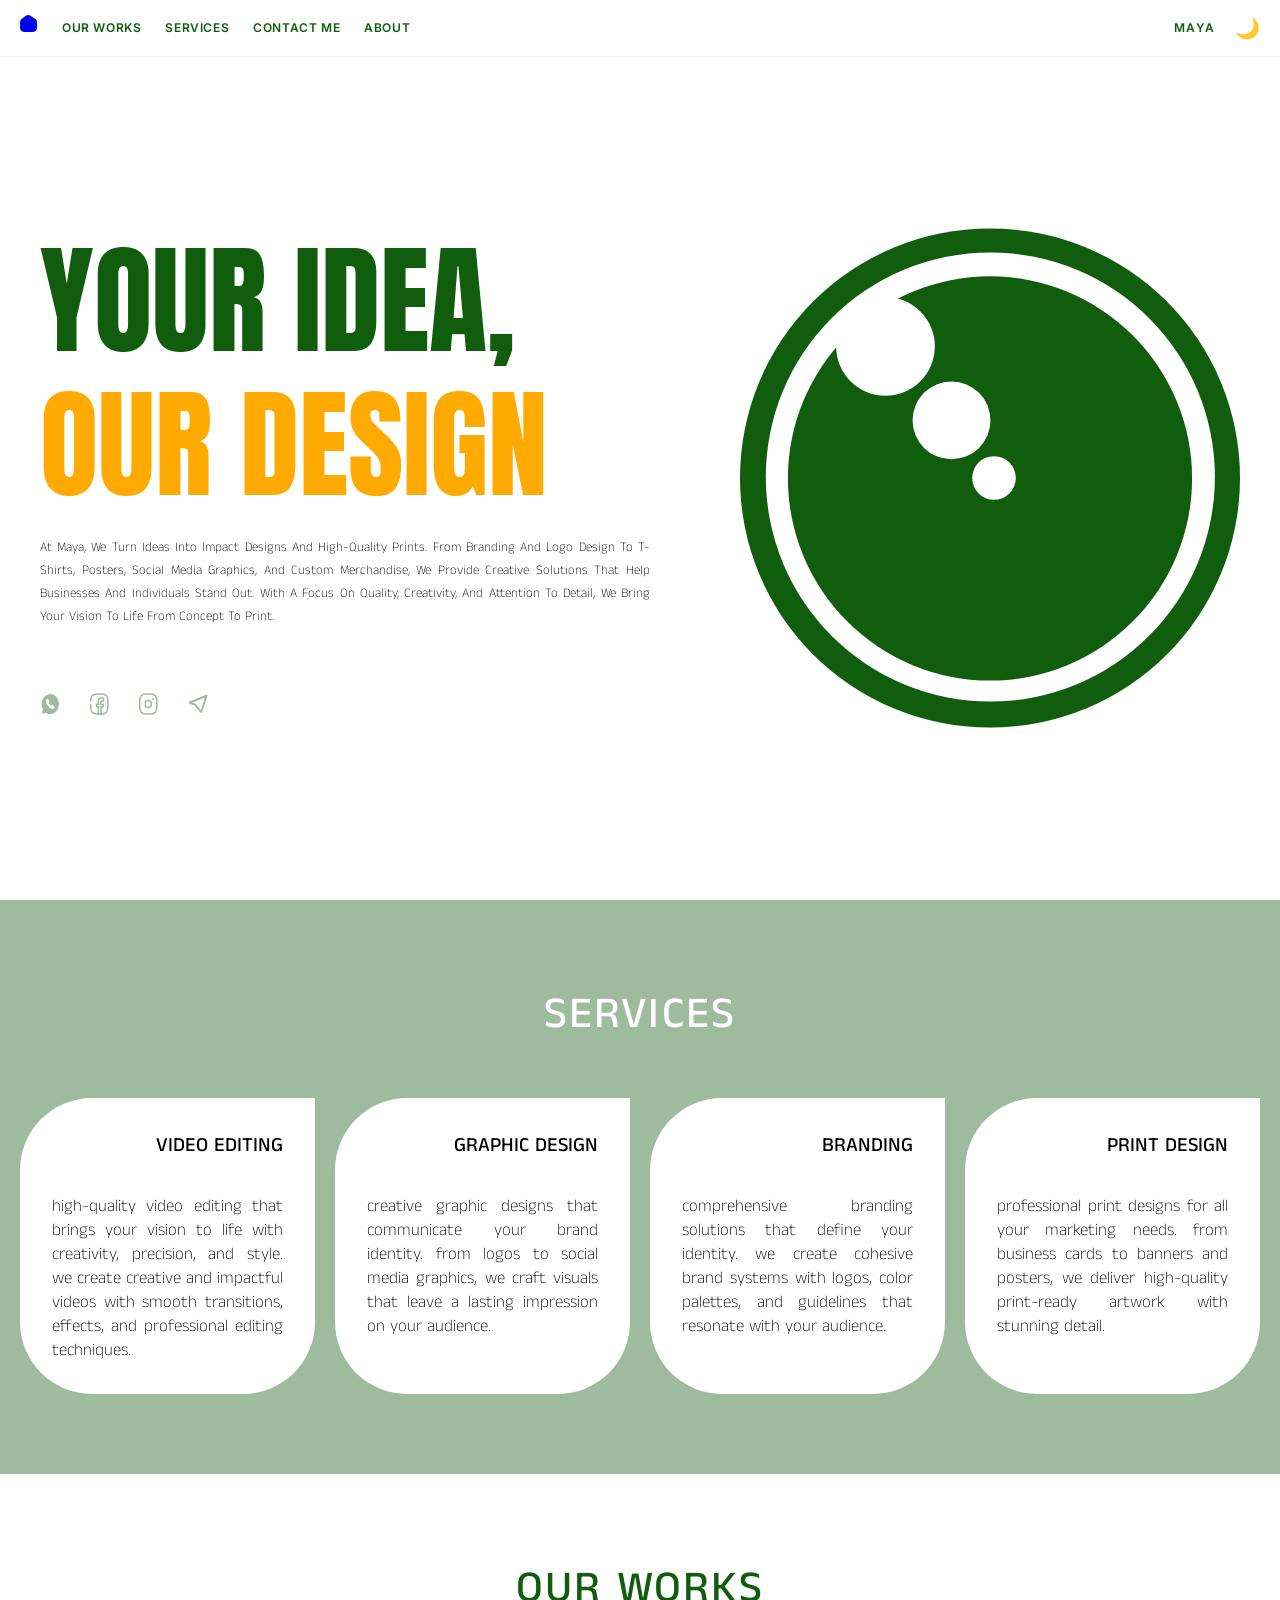
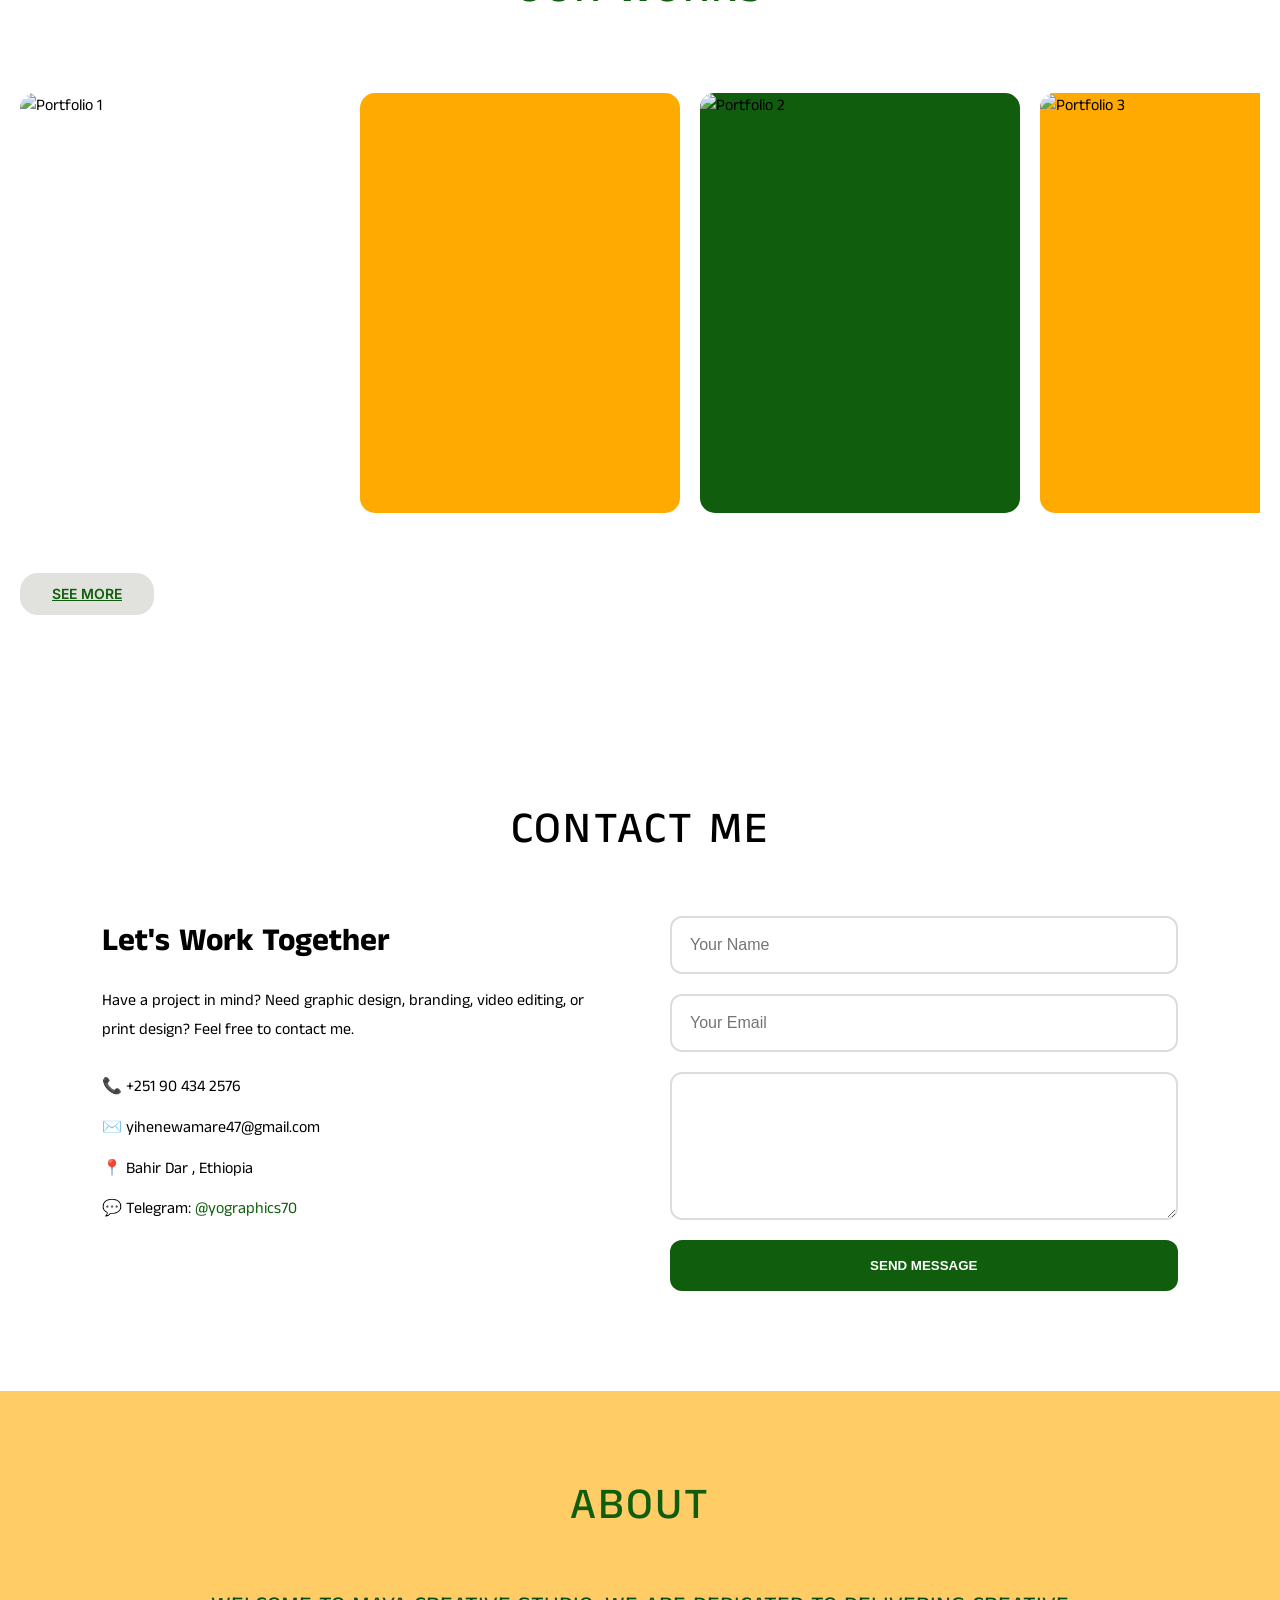
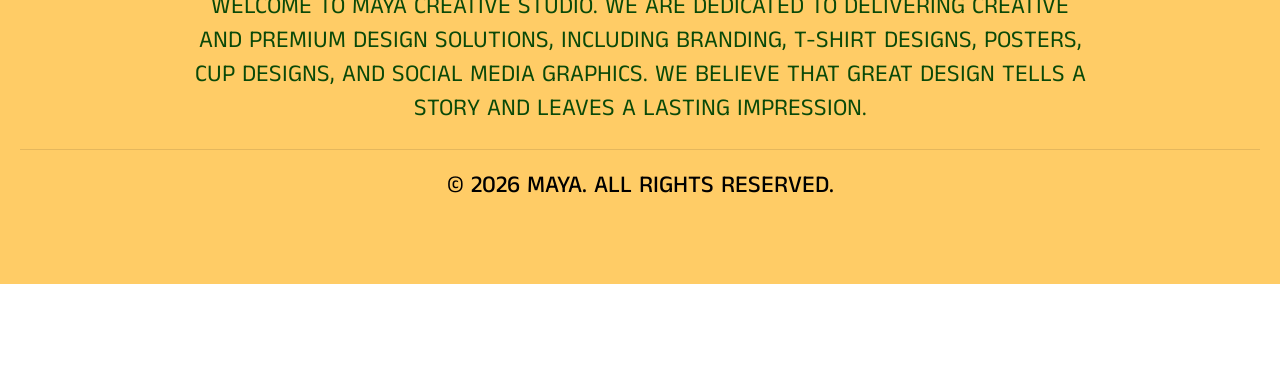
==== index.html @ cc4f32ae "Update index.html" ====
<!DOCTYPE html>
<html lang="en">
<head>
  <meta charset="UTF-8">
  <meta name="viewport" content="width=device-width, initial-scale=1.0">
  <title>Maya Creative Studio - Design & Print Solutions</title>
  <link rel="stylesheet" href="./style/style.css">
</head>
<body>
  <!-- Navbar -->
  <nav class="navbar">
    <div class="navbar-container">
      <!-- Left: nav links -->
      <div class="nav-left">
      <a href="#hero" class="home-icon-btn" aria-label="Home">
  <svg width="18" height="17" viewBox="0 0 21 20" fill="none">
    <path
      d="M18.05 4.81774L12.29 0.787741C10.72 -0.312259 8.31001 -0.25226 6.8 0.91774L1.79 4.82774C0.79 5.60774 0 7.20774 0 8.46775V15.3678C0 17.9177 2.07 19.9978 4.62 19.9978H15.4C17.95 19.9978 20.02 17.9277 20.02 15.3778V8.59775C20.02 7.24774 19.15 5.58774 18.05 4.81774Z"
      fill="currentColor"
    />
  </svg>
</a>

</button>
        <a href="#works" class="nav-link">OUR WORKS</a>
        <a href="#services" class="nav-link">SERVICES</a>
        <a href="#contact" class="nav-link">CONTACT ME</a>
        <a href="#about" class="nav-link">ABOUT</a>
      </div>

      <!-- Right: brand + icon -->
      <div class="nav-right">
        <span class="brand-name">MAYA</span>
      <button id="themeToggle" class="theme-btn" aria-label="Toggle theme">
  🌙
</button>
       
      </div>

      <!-- Mobile: hamburger -->
      <button class="hamburger" id="hamburger" aria-label="Toggle menu">
        <span></span>
        <span></span>
        <span></span>
      </button>
    </div>

    <!-- Mobile menu -->
    <div class="mobile-menu" id="mobileMenu">
      <a href="#hero" class="mobile-nav-link">HOME</a>
      <a href="#works" class="mobile-nav-link">OUR WORKS</a>
      <a href="#services" class="mobile-nav-link">SERVICES</a>
      <a href="#contact" class="mobile-nav-link">CONTACT ME</a>
      <a href="#about" class="mobile-nav-link">ABOUT</a>
    </div>
  </nav>

  <!-- Hero Section -->
  <section id="hero" class="hero">
    <div class="hero-content">
      <div class="hero-left">
        <div class="hero-text">
          <h1 class="hero-title">
            <span class="text-green">Your Idea,</span>
            <br>
            <span class="text-amber">Our Design</span>
          </h1>
          <p class="hero-description">
            At Maya, we turn ideas into impact designs and high-quality prints. From branding and logo design to T-shirts, posters, social media graphics, and custom merchandise, we provide creative solutions that help businesses and individuals stand out. With a focus on quality, creativity, and attention to detail, we bring your vision to life from concept to print.
          </p>
        </div>

        <!-- Social Icons -->
        <div class="social-icons">
          <a href="#" aria-label="WhatsApp" class="social-link">
            <svg width="21" height="24" viewBox="0 0 21 24" fill="none">
              <g clip-path="url(#wa-clip)">
                <mask id="wa-mask" style="mask-type: luminance;" maskUnits="userSpaceOnUse" x="0" y="0" width="21" height="24">
                  <path d="M20.5607 0H0V24H20.5607V0Z" fill="white"/>
                </mask>
                <g mask="url(#wa-mask)">
                  <path d="M18.8302 11.4104C18.5389 5.61044 14.0241 1.14045 8.82397 2.14045C5.24301 2.83045 2.37309 6.22043 1.81623 10.4004C1.49069 12.8204 1.91906 15.1104 2.85286 17.0004L2.09039 20.3104C1.91905 21.0604 2.51015 21.7404 3.14411 21.5304L5.93695 20.6304C7.20486 21.5004 8.6869 22.0004 10.2718 22.0004C15.1036 22.0004 19.1129 17.0304 18.8302 11.4104ZM14.4611 15.7204C14.384 15.9004 14.2897 16.0704 14.1698 16.2304C13.9556 16.5004 13.7243 16.7004 13.4673 16.8204C13.2103 16.9504 12.9276 17.0104 12.6277 17.0104C12.1908 17.0104 11.7196 16.8905 11.2313 16.6405C10.7344 16.3905 10.2462 16.0604 9.75786 15.6504C9.26097 15.2304 8.79836 14.7604 8.35283 14.2504C7.90735 13.7304 7.51325 13.1804 7.15344 12.6104C6.80219 12.0404 6.5195 11.4704 6.31389 10.9004C6.10829 10.3304 6.00549 9.78045 6.00549 9.26045C6.00549 8.92044 6.05689 8.59044 6.1597 8.29044C6.2625 7.98044 6.42528 7.70045 6.65659 7.45045C6.93073 7.13045 7.23056 6.98045 7.54754 6.98045C7.66747 6.98045 7.78739 7.01044 7.89876 7.07044C8.01013 7.13044 8.11296 7.22044 8.19006 7.35044L9.18378 8.99043C9.26089 9.12043 9.32086 9.23043 9.35512 9.34043C9.39796 9.45043 9.41509 9.55043 9.41509 9.65043C9.41509 9.77043 9.38091 9.89045 9.32094 10.0104C9.26097 10.1304 9.18379 10.2504 9.08098 10.3704L8.75544 10.7704C8.70403 10.8304 8.68699 10.8904 8.68699 10.9704C8.68699 11.0104 8.69547 11.0504 8.70403 11.0904C8.72117 11.1304 8.72982 11.1604 8.73839 11.1904C8.81549 11.3604 8.95248 11.5704 9.14095 11.8304C9.33799 12.0904 9.54368 12.3604 9.76642 12.6204C9.99773 12.8904 10.2205 13.1304 10.4518 13.3604C10.6745 13.5804 10.8629 13.7304 11.0085 13.8204C11.0343 13.8304 11.06 13.8504 11.0857 13.8604C11.12 13.8804 11.1543 13.8804 11.1971 13.8804C11.2742 13.8804 11.3256 13.8504 11.377 13.7904L11.7025 13.4104C11.8138 13.2804 11.9167 13.1904 12.011 13.1304C12.1138 13.0604 12.208 13.0204 12.3194 13.0204C12.4051 13.0204 12.4907 13.0404 12.585 13.0904C12.6792 13.1404 12.7819 13.2004 12.8847 13.2904L14.3069 14.4704C14.4183 14.5604 14.4953 14.6704 14.5467 14.7904C14.5895 14.9204 14.6153 15.0404 14.6153 15.1804C14.5639 15.3504 14.5297 15.5404 14.4611 15.7204Z" fill="#9EBB9D"/>
                </g>
              </g>
              <defs>
                <clipPath id="wa-clip">
                  <rect width="20.5607" height="24" fill="white"/>
                </clipPath>
              </defs>
            </svg>
          </a>
          <a href="#" aria-label="Facebook" class="social-link">
            <svg width="21" height="24" viewBox="0 0 21 24" fill="none">
              <g clip-path="url(#fb-clip)">
                <mask id="fb-mask" style="mask-type: luminance;" maskUnits="userSpaceOnUse" x="0" y="0" width="21" height="24">
                  <path d="M20.0605 0.5V23.5H0.5V0.5H20.0605Z" fill="white" stroke="white"/>
                </mask>
                <g mask="url(#fb-mask)">
                  <path d="M11.9938 9.29999V12.25H14.2469C14.4096 12.25 14.5296 12.42 14.4953 12.61L14.1698 14.51C14.1441 14.65 14.0413 14.75 13.9213 14.75H11.9938V22H9.42366V14.75H7.96727C7.82163 14.75 7.71027 14.62 7.71027 14.45V12.55C7.71027 12.38 7.82163 12.25 7.96727 12.25H9.42366V9C9.42366 7.34 10.5716 6 11.9938 6H14.3068C14.4525 6 14.5638 6.12999 14.5638 6.29999V8.70001C14.5638 8.87001 14.4525 9 14.3068 9H12.2508C12.1051 9 11.9938 9.12999 11.9938 9.29999Z" stroke="#9EBB9D" stroke-width="1.5" stroke-miterlimit="10" stroke-linecap="round"/>
                  <path d="M1.71339 12.83V15C1.71339 20 3.42679 22 7.71027 22H12.8505C17.1339 22 18.8473 20 18.8473 15V9C18.8473 4 17.1339 2 12.8505 2H7.71027C3.42679 2 1.71339 4 1.71339 9" stroke="#9EBB9D" stroke-width="1.5" stroke-linecap="round" stroke-linejoin="round"/>
                </g>
              </g>
              <defs>
                <clipPath id="fb-clip">
                  <rect width="20.5607" height="24" fill="white"/>
                </clipPath>
              </defs>
            </svg>
          </a>
          <a href="#" aria-label="Instagram" class="social-link">
            <svg width="21" height="24" viewBox="0 0 21 24" fill="none">
              <g clip-path="url(#ig-clip)">
                <mask id="ig-mask" style="mask-type: luminance;" maskUnits="userSpaceOnUse" x="0" y="0" width="21" height="24">
                  <path d="M20.5607 0H0V24H20.5607V0Z" fill="white"/>
                </mask>
                <g mask="url(#ig-mask)">
                  <path d="M7.71027 22H12.8505C17.1339 22 18.8473 20 18.8473 15V9C18.8473 4 17.1339 2 12.8505 2H7.71027C3.42679 2 1.71339 4 1.71339 9V15C1.71339 20 3.42679 22 7.71027 22Z" stroke="#9EBB9D" stroke-width="1.5" stroke-linecap="round" stroke-linejoin="round"/>
                  <path d="M10.2804 15.5C11.9364 15.5 13.2788 13.933 13.2788 12C13.2788 10.067 11.9364 8.5 10.2804 8.5C8.62437 8.5 7.28192 10.067 7.28192 12C7.28192 13.933 8.62437 15.5 10.2804 15.5Z" stroke="#9EBB9D" stroke-width="1.5" stroke-linecap="round" stroke-linejoin="round"/>
                  <path d="M15.1088 7H15.1188" stroke="#9EBB9D" stroke-width="2" stroke-linecap="round" stroke-linejoin="round"/>
                </g>
              </g>
              <defs>
                <clipPath id="ig-clip">
                  <rect width="20.5607" height="24" fill="white"/>
                </clipPath>
              </defs>
            </svg>
          </a>
         <a href="https://t.me/yographics70"
   aria-label="Telegram"
   class="social-link"
   target="_blank"
   rel="noopener noreferrer">

  <svg width="22" height="20" viewBox="0 0 22 20" fill="none"
       stroke="#9EBB9D"
       stroke-width="2"
       stroke-linecap="round"
       stroke-linejoin="round">

    <path d="M14.251 17.9473L8.08398 10.749C8.00367 10.6553 7.90686 10.5777 7.79883 10.5195L7.6875 10.4678L2.71289 8.53223L19.543 1.73145L14.251 17.9473Z"/>
  </svg>

</a>
        </div>
      </div>

      <!-- Right: decorative circle -->
       <div class="hero-circle">
  <svg class="logo-svg" viewBox="0 0 562 561" fill="none">
          <rect width="562" height="561" rx="280.5" fill="#105D0D"/>
          <circle cx="281.395" cy="279.395" r="252.395" fill="white"/>
          <circle cx="169.105" cy="123.674" r="54.6856" fill="white"/>
          <circle cx="281" cy="281" r="227.156" fill="#105D0D"/>
          <circle cx="285.5" cy="280.5" r="24.5" fill="white"/>
          <circle cx="237.749" cy="215.749" r="43.7485" fill="white"/>
          <circle cx="163.5" cy="132.5" r="55.5" fill="white"/>
        </svg>
      </div>
    </div>
  </section>

  <!-- Services Section -->
  <section id="services" class="services">
    <h2 class="section-title services-title">services</h2>
    <div class="services-grid">
      <div class="service-card">
        <h3 class="service-title">VIDEO EDITING</h3>
        <p class="service-description">High-quality video editing that brings your vision to life with creativity, precision, and style. We create creative and impactful videos with smooth transitions, effects, and professional editing techniques.</p>
      </div>
      <div class="service-card">
        <h3 class="service-title">GRAPHIC DESIGN</h3>
        <p class="service-description">Creative graphic designs that communicate your brand identity. From logos to social media graphics, we craft visuals that leave a lasting impression on your audience.</p>
      </div>
      <div class="service-card">
        <h3 class="service-title">BRANDING</h3>
        <p class="service-description">Comprehensive branding solutions that define your identity. We create cohesive brand systems with logos, color palettes, and guidelines that resonate with your audience.</p>
      </div>
      <div class="service-card">
        <h3 class="service-title">PRINT DESIGN</h3>
        <p class="service-description">Professional print designs for all your marketing needs. From business cards to banners and posters, we deliver high-quality print-ready artwork with stunning detail.</p>
      </div>
    </div>
  </section>

  <!-- Our Works Section -->
  <section id="works" class="works">
    <h2 class="section-title">OUR WORKS</h2>
    
    <!-- Desktop grid -->
    <div class="portfolio-desktop">
      <div class="portfolio-item" style="left: 0%; top: 0px;">
        <img src="https://api.builder.io/api/v1/image/assets/TEMP/978b665ce9b048e68332e1e4fbc6d2ee40d45d26?width=674" alt="Portfolio 1">
      </div>
      <div class="portfolio-item" style="left: 19.5%; top: 110px; background-color: #FFAA00;"></div>
      <div class="portfolio-item" style="left: 39%; top: 0px; background-color: #105D0D;">
        <img src="https://api.builder.io/api/v1/image/assets/TEMP/094fcd7ae7e21eb646cebaa52910b38473f534b7?width=688" alt="Portfolio 2">
      </div>
      <div class="portfolio-item" style="left: 58.5%; top: 110px; background-color: #FFAA00;">
        <img src="https://api.builder.io/api/v1/image/assets/TEMP/ba33602caebcf9b830d89e366b901455f98feecb?width=636" alt="Portfolio 3">
      </div>
      <div class="portfolio-item" style="left: 78%; top: 0px; background-color: #105D0D;">
        <img src="https://api.builder.io/api/v1/image/assets/TEMP/3ec60173ef94cab9e3ebc19dcf5501fac5e1f050?width=608" alt="Portfolio 4">
      </div>
    </div>

    <!-- Mobile carousel -->
    <div class="portfolio-mobile">
      <div class="portfolio-item-mobile">
        <img src="https://api.builder.io/api/v1/image/assets/TEMP/978b665ce9b048e68332e1e4fbc6d2ee40d45d26?width=674" alt="Portfolio 1">
      </div>
      <div class="portfolio-item-mobile" style="background-color: #FFAA00;"></div>
      <div class="portfolio-item-mobile" style="background-color: #105D0D;">
        <img src="https://api.builder.io/api/v1/image/assets/TEMP/094fcd7ae7e21eb646cebaa52910b38473f534b7?width=688" alt="Portfolio 2">
      </div>
      <div class="portfolio-item-mobile" style="background-color: #FFAA00;">
        <img src="https://api.builder.io/api/v1/image/assets/TEMP/ba33602caebcf9b830d89e366b901455f98feecb?width=636" alt="Portfolio 3">
      </div>
      <div class="portfolio-item-mobile" style="background-color: #105D0D;">
        <img src="https://api.builder.io/api/v1/image/assets/TEMP/3ec60173ef94cab9e3ebc19dcf5501fac5e1f050?width=608" alt="Portfolio 4">
      </div>
    </div>

    <!-- See More Button -->
   <a href="portfolio.html" class="see-more-btn">
  SEE MORE
</a>
  </section>
<!-- Contact Section -->
<section id="contact" class="contact">
  <h2 class="section-title">CONTACT ME</h2>

  <div class="contact-container">

    <div class="contact-info">
      <h3>Let's Work Together</h3>

      <p>
        Have a project in mind? Need graphic design,
        branding, video editing, or print design?
        Feel free to contact me.
      </p>

      <div class="contact-item">
        📞 +251 90 434 2576
      </div>

      <div class="contact-item">
        ✉️ yihenewamare47@gmail.com
      </div>

      <div class="contact-item">
        📍 Bahir Dar , Ethiopia
      </div>

      <div class="contact-item">
        💬 Telegram:
        <a href="https://t.me/yographics70" target="_blank">
          @yographics70
        </a>
      </div>
    </div>


    <form class="contact-form">
      <input type="text" placeholder="Your Name" required>

      <input type="email" placeholder="Your Email" required>

      <textarea
        placeholder="Tell me about your project"
        rows="6"
        required>
      </textarea>

      <button type="submit">
        SEND MESSAGE
      </button>
    </form>

  </div>
</section>
  
  <!-- About Section -->
  <section id="about" class="about">
    <h2 class="section-title about-title">about</h2>
    <p class="about-description">Welcome to Maya Creative Studio. We are dedicated to delivering creative and premium design solutions, including branding, T-shirt designs, posters, cup designs, and social media graphics. We believe that great design tells a story and leaves a lasting impression.</p>
    <div class="about-footer">
      <p class="copyright">© 2026 Maya. All Rights Reserved.</p>
    </div>
  </section>

  
  <script src="script.js"></script>
<div class="portfolio-container">
  <div class="gallery">

    <div class="item">
      <img src="img1.jpg" alt="">
    </div>

    <div class="item">
      <img src="img2.jpg" alt="">
    </div>

    <div class="item">
      <img src="img3.jpg" alt="">
    </div>
  </div>
</div>
<script>
const btn = document.getElementById("themeToggle");

btn.addEventListener("click", () => {
  document.body.classList.toggle("dark-theme");

  btn.textContent =
    document.body.classList.contains("dark-theme")
      ? "☀️"
      : "🌙";
});
</script>
</body>
</html>
---- style/style.css ----
@import url('https://fonts.googleapis.com/css2?family=Inter:wght@400;600;700;800&family=Anton+SC&family=Anek+Tamil:wght@200;400;500;600;700&display=swap');

* {
  margin: 0;
  padding: 0;
  box-sizing: border-box;
}

:root {
  --maya-green: #105D0D;
  --maya-sage: #9EBB9D;
  --maya-amber: #FFAA00;
  --maya-teal: #00403F;
  --maya-dark-green: #0A4908;
}

body {
  font-family: 'Anek Tamil', sans-serif;
  color: #000;
  background: #fff;
  line-height: 1.6;
}

/* Navbar */
.navbar {
  position: fixed;
  top: 0;
  left: 0;
  right: 0;
  z-index: 50;
  background: rgba(255, 255, 255, 0.95);
  backdrop-filter: blur(4px);
  border-bottom: 1px solid #f3f4f6;
}

.navbar-container {
  max-width: 1280px;
  margin: 0 auto;
  padding: 0 1.25rem;
  display: flex;
  align-items: center;
  justify-content: space-between;
  height: 56px;
}

.nav-left {
  display: none;
  align-items: center;
  gap: 1.5rem;
}

.nav-left.active {
  display: flex;
}

.nav-link {
  font-family: 'Inter', sans-serif;
  font-size: 12px;
  font-weight: 600;
  color: var(--maya-green);
  text-decoration: none;
  display: flex;
  align-items: center;
  gap: 0.375rem;
  transition: color 0.3s ease;
  letter-spacing: 0.05em;
}

.nav-link:hover {
  color: var(--maya-amber);
}

.nav-right {
  display: none;
  align-items: center;
  gap: 1.25rem;
  margin-left: auto;
}

.nav-right.active {
  display: flex;
}

.brand-name {
  font-family: 'Inter', sans-serif;
  font-size: 12px;
  font-weight: 600;
  color: var(--maya-green);
  letter-spacing: 0.1em;
}

.hamburger {
  display: flex;
  flex-direction: column;
  gap: 5px;
  background: none;
  border: none;
  cursor: pointer;
  margin-left: auto;
}

.hamburger span {
  display: block;
  width: 24px;
  height: 2px;
  background: var(--maya-green);
  transition: all 0.3s ease;
}

.hamburger.active span:nth-child(1) {
  transform: rotate(45deg) translate(9px, 9px);
}

.hamburger.active span:nth-child(2) {
  opacity: 0;
}

.hamburger.active span:nth-child(3) {
  transform: rotate(-45deg) translate(7px, -7px);
}

.mobile-menu {
  display: none;
  flex-direction: column;
  gap: 1rem;
  background: #fff;
  border-top: 1px solid #f3f4f6;
  padding: 1rem 1.25rem;
}

.mobile-menu.active {
  display: flex;
}

.mobile-nav-link {
  font-family: 'Inter', sans-serif;
  font-size: 14px;
  font-weight: 600;
  color: var(--maya-green);
  text-decoration: none;
  letter-spacing: 0.05em;
}

@media (min-width: 768px) {
  .nav-left.active,
  .nav-left {
    display: flex;
  }
  
  .nav-right.active,
  .nav-right {
    display: flex;
  }
  
  .hamburger {
    display: none;
  }
  
  .mobile-menu {
    display: none !important;
  }
}

/* Hero Section */
.hero {
  min-height: 100vh;
  padding-top: 56px;
  background: #fff;
  display: flex;
  align-items: center;
  overflow: hidden;
}

.hero-content {
  max-width: 1280px;
  margin: 0 auto;
  padding: 3rem 1.25rem;
  width: 100%;
  display: flex;
  flex-direction: column-reverse;
  gap: 2.5rem;
  align-items: center;
}

.hero-left {
  flex: 1;
  display: flex;
  flex-direction: column;
  gap: 1.5rem;
}

.hero-text {
  display: flex;
  flex-direction: column;
  gap: 1.25rem;
}

.hero-title {
  font-family: 'Anton SC', sans-serif;
  font-size: 2rem;
  line-height: 1.2;
  font-weight: 400;
  text-transform: uppercase;
}

@media (min-width: 640px) {
  .hero-title {
    font-size: 3rem;
  }
}

@media (min-width: 1024px) {
  .hero-title {
    font-size: 7.5rem;
  }
  
  .hero-content {
    flex-direction: row;
    align-items: flex-start;
    padding: 3rem 2.5rem;
    gap: 3rem;
  }
}

.text-green {
  color: var(--maya-green);
}

.text-amber {
  color: var(--maya-amber);
}

.hero-description {
  font-family: 'Anek Tamil', sans-serif;
  font-weight: 200;
  font-size: 13px;
  line-height: 23px;
  text-align: justify;
  text-transform: capitalize;
  max-width: 610px;
  color: #000;
}
.social-icons {
  display: flex;
  align-items: center;
  gap: 1.75rem;

  margin-top: 40px; /* Move icons down */
}

.social-link {
  display: flex;
  align-items: center;
  justify-content: center;
  opacity: 1;
  transition: opacity 0.3s ease;
}

.social-link:hover {
  opacity: 0.7;
}

.hero-circle {
  flex-shrink: 0;
  width: 280px;
  height: 280px;
  display: flex;
  align-items: center;
  justify-content: center;
}

@media (min-width: 640px) {
  .hero-circle {
    width: 380px;
    height: 380px;
  }
}

@media (min-width: 1024px) {
  .hero-circle {
    width: 500px;
    height: 500px;
  }
}

.hero-circle svg {
  width: 100%;
  height: 100%;
}

/* Services Section */
.services {
  background: var(--maya-sage);
  padding: 3.5rem 1.25rem;
}

@media (min-width: 1024px) {
  .services {
    padding: 5rem 1.25rem;
  }
}

.section-title {
  font-family: 'Anek Tamil', sans-serif;
  font-weight: 500;
  font-size: 2rem;
  text-transform: uppercase;
  text-align: center;
  margin-bottom: 3rem;
  letter-spacing: 0.05em;
}

@media (min-width: 640px) {
  .section-title {
    font-size: 2.25rem;
  }
}

@media (min-width: 1024px) {
  .section-title {
    font-size: 2.75rem;
  }
}

.services-title {
  color: #fff;
}

.services-grid {
  max-width: 1280px;
  margin: 0 auto;
  display: grid;
  grid-template-columns: 1fr;
  gap: 1.25rem;
}

@media (min-width: 640px) {
  .services-grid {
    grid-template-columns: repeat(2, 1fr);
  }
}

@media (min-width: 1280px) {
  .services-grid {
    grid-template-columns: repeat(4, 1fr);
  }
}
.service-card {
  background: #fff;
  border-radius: 72px 0 72px 72px;
  padding: 2rem;
  display: flex;
  flex-direction: column;
  align-items: flex-end;
  gap: 2rem;

  transition: transform 0.3s ease, box-shadow 0.3s ease;
}
.service-card:hover {
  transform: translateY(-15px);
  box-shadow: 0 15px 30px rgba(0,0,0,0.15);
}
.service-title {
  font-family: 'Anek Tamil', sans-serif;
  font-weight: 500;
  font-size: 1.25rem;
  color: #000;
  text-transform: uppercase;
  align-self: flex-end;
}

.service-description {
  font-family: 'Anek Tamil', sans-serif;
  font-weight: 200;
  font-size: 17px;
  color: #000;
  text-align: justify;
  text-transform: lowercase;
  line-height: normal;
}

/* Works Section */
.works {
  background: #fff;
  padding: 3.5rem 1.25rem;
}

@media (min-width: 1024px) {
  .works {
    padding: 5rem 1.25rem;
  }
}

.works .section-title {
  color: var(--maya-green);
  margin-bottom: 3rem;
}

.portfolio-desktop {
  display: none;
  position: relative;
  height: 480px;
  max-width: 1280px;
  margin: 0 auto 2.5rem;
}
}

.portfolio-item {
  position: absolute;
  width: 22%;
  height: 355px;
  overflow: hidden;
  border-radius: 4px;
  background-size: cover;
  background-position: center;
}

.portfolio-item img {
  width: 100%;
  height: 115%;
  object-fit: cover;
  object-position: top;
}
.portfolio-mobile {
  display: flex;
  gap: 20px;

  overflow-x: auto;
  scroll-behavior: smooth;
  scroll-snap-type: x mandatory;

  padding: 20px 0;
  margin-bottom: 2.5rem;
}

.portfolio-mobile::-webkit-scrollbar {
  height: 8px;
}

.portfolio-mobile::-webkit-scrollbar-thumb {
  background: #9EBB9D;
  border-radius: 20px;
}

.portfolio-mobile::-webkit-scrollbar-track {
  background: transparent;
}

.portfolio-item-mobile {
  flex: 0 0 320px;

  height: 420px;

  scroll-snap-align: center;

  overflow: hidden;
  border-radius: 15px;
}

.portfolio-item-mobile img {
  width: 100%;
  height: 100%;

  object-fit: cover;

  transition: transform 0.3s ease;
}

.portfolio-item-mobile:hover img {
  transform: scale(1.05);
}

.see-more-btn {
  display: inline-block;
  margin: 0 auto;   /* CENTER IT */

  background: rgba(205, 207, 198, 0.6);
  color: var(--maya-green);

  font-family: 'Inter', sans-serif;
  font-weight: 600;
  font-size: 0.875rem;

  border: none;
  border-radius: 18px;

  padding: 0.625rem 2rem;

  cursor: pointer;
  transition: background 0.3s ease;
}
.see-more-btn:hover {
  background: rgba(205, 207, 198, 0.85);
}

/* About Section */
.about {
  background: rgba(255, 170, 0, 0.6);
  padding: 3.5rem 1.25rem;
  text-align: center;
}

@media (min-width: 1024px) {
  .about {
    padding: 5rem 1.25rem;
  }
}

.about-title {
  color: var(--maya-green);
}

.about-description {
  font-family: 'Anek Tamil', sans-serif;
  font-weight: 400;
  font-size: 1.125rem;
  color: var(--maya-dark-green);
  text-transform: uppercase;
  line-height: normal;
  max-width: 56rem;
  margin: 0 auto 1.5rem;
}

@media (min-width: 640px) {
  .about-description {
    font-size: 1.5rem;
  }
}

.about-footer {
  margin-top: 1.5rem;
  padding-top: 1rem;
  border-top: 1px solid rgba(0, 0, 0, 0.1);
}

.copyright {
  font-family: 'Anek Tamil', sans-serif;
  font-weight: 500;
  font-size: 1.25rem;
  color: #000;
  text-transform: uppercase;
}

@media (min-width: 640px) {
  .copyright {
    font-size: 1.5rem;
  }
}

/* Scrollbar styling */
::-webkit-scrollbar {
  height: 6px;
}

::-webkit-scrollbar-track {
  background: #f1f1f1;
}

::-webkit-scrollbar-thumb {
  background: var(--maya-sage);
  border-radius: 3px;
}

::-webkit-scrollbar-thumb:hover {
  background: var(--maya-green);
}
/* ===== THEME ===== */
/* Theme button */
.theme-btn{
  background:none;
  border:none;
  cursor:pointer;
  font-size:20px;
  color:inherit;
}

/* New theme */
body.dark-theme{
  background:#1E2438;
}

body.dark-theme .navbar,
body.dark-theme .hero,
body.dark-theme .works{
  background:#1E2438;
}

body.dark-theme .nav-link,
body.dark-theme .brand-name,
body.dark-theme .section-title,
body.dark-theme .text-green,
body.dark-theme .text-amber{
  color:#FFAA00;
}

body.dark-theme .services{
  background:#F0A75B;
}

body.dark-theme .service-card{
  background:#1E2438;
}

body.dark-theme .service-title,
body.dark-theme .service-description,
body.dark-theme .hero-description,
body.dark-theme .copyright{
  color:white;
}

body.dark-theme .about{
  background:#A8B89B;
}
  color: #ffffff;
.home-icon-btn{
  width:35px;
  height:35px;
  color:#0b3d0b;
  border:none;
  border-radius:50%;

  background:transparent;

  display:flex;
  align-items:center;
  justify-content:center;

  cursor:pointer;

  color:var(--maya-green);

  transition:0.3s;
}

.home-icon-btn:hover{
  background:rgba(16,93,13,0.1);
}

/* Theme */
body.dark-theme .home-icon-btn{
  color:#FFAA00;
}

body.dark-theme .home-icon-btn:hover{
  background:rgba(255,170,0,0.15);
}
.home-icon-btn:focus-visible {
  outline: none;
  box-shadow: 0 0 0 3px rgba(16, 93, 13, 0.3);
  border-radius: 50%;
}

body.dark-theme .home-icon-btn:focus-visible {
  box-shadow: 0 0 0 3px rgba(255, 170, 0, 0.3);
}
/* ===== ICON ANIMATION ===== */

@keyframes bounceIcon {
  0%   { transform: translateY(0); }
  40%  { transform: translateY(-4px); }
  70%  { transform: translateY(0); }
  100% { transform: translateY(-2px); }
}

.logo-svg {
  animation:
    intro 1.5s ease forwards,
    float 4s ease-in-out infinite 1.5s;
}

@keyframes intro {
  from {
    opacity: 0;
    transform: scale(0.7) rotate(-20deg);
  }

  to {
    opacity: 1;
    transform: scale(1) rotate(0);
  }
}

@keyframes float {
  0%,100% {
    transform: translateY(0);
  }

  50% {
    transform: translateY(-12px);
  }
}
.contact {
  padding: 100px 8%;
}

.contact-container {
  display: flex;
  gap: 60px;
  justify-content: space-between;
  align-items: flex-start;
  margin-top: 50px;
}

.contact-info {
  flex: 1;
}

.contact-info h3 {
  font-size: 2rem;
  margin-bottom: 20px;
}

.contact-info p {
  line-height: 1.8;
  margin-bottom: 30px;
}

.contact-item {
  margin-bottom: 15px;
  font-size: 1rem;
}

.contact-item a {
  color: #105D0D;
  text-decoration: none;
}

.contact-form {
  flex: 1;

  display: flex;
  flex-direction: column;
  gap: 20px;
}

.contact-form input,
.contact-form textarea {
  width: 100%;

  padding: 18px;

  border: 2px solid #ddd;
  border-radius: 12px;

  outline: none;

  font-size: 1rem;
}

.contact-form input:focus,
.contact-form textarea:focus {
  border-color: #105D0D;
}

.contact-form button {
  padding: 18px;

  border: none;
  border-radius: 12px;

  background: #105D0D;
  color: white;

  font-weight: 700;
  cursor: pointer;

  transition: 0.3s;
}

.contact-form button:hover {
  transform: translateY(-3px);
  opacity: .9;
}
@media (max-width: 768px) {

  .contact-container {
    flex-direction: column;
  }

}
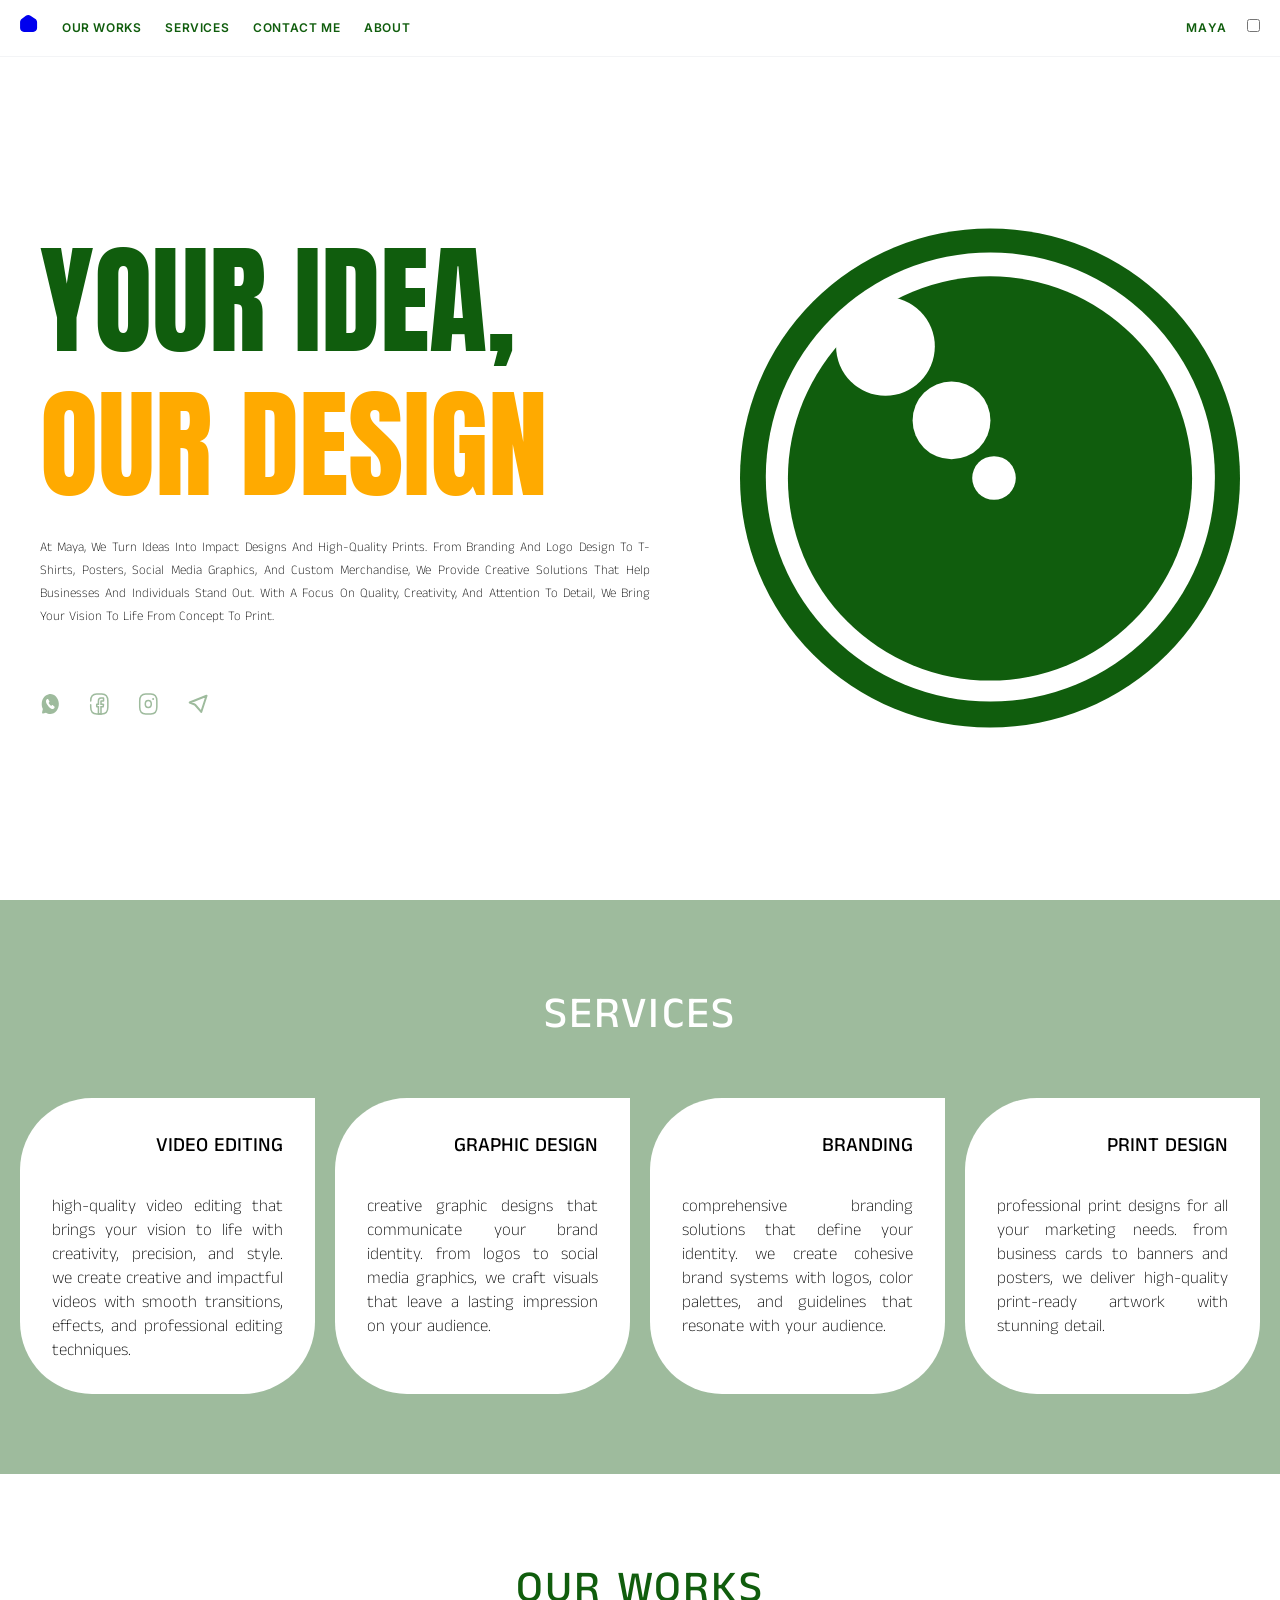
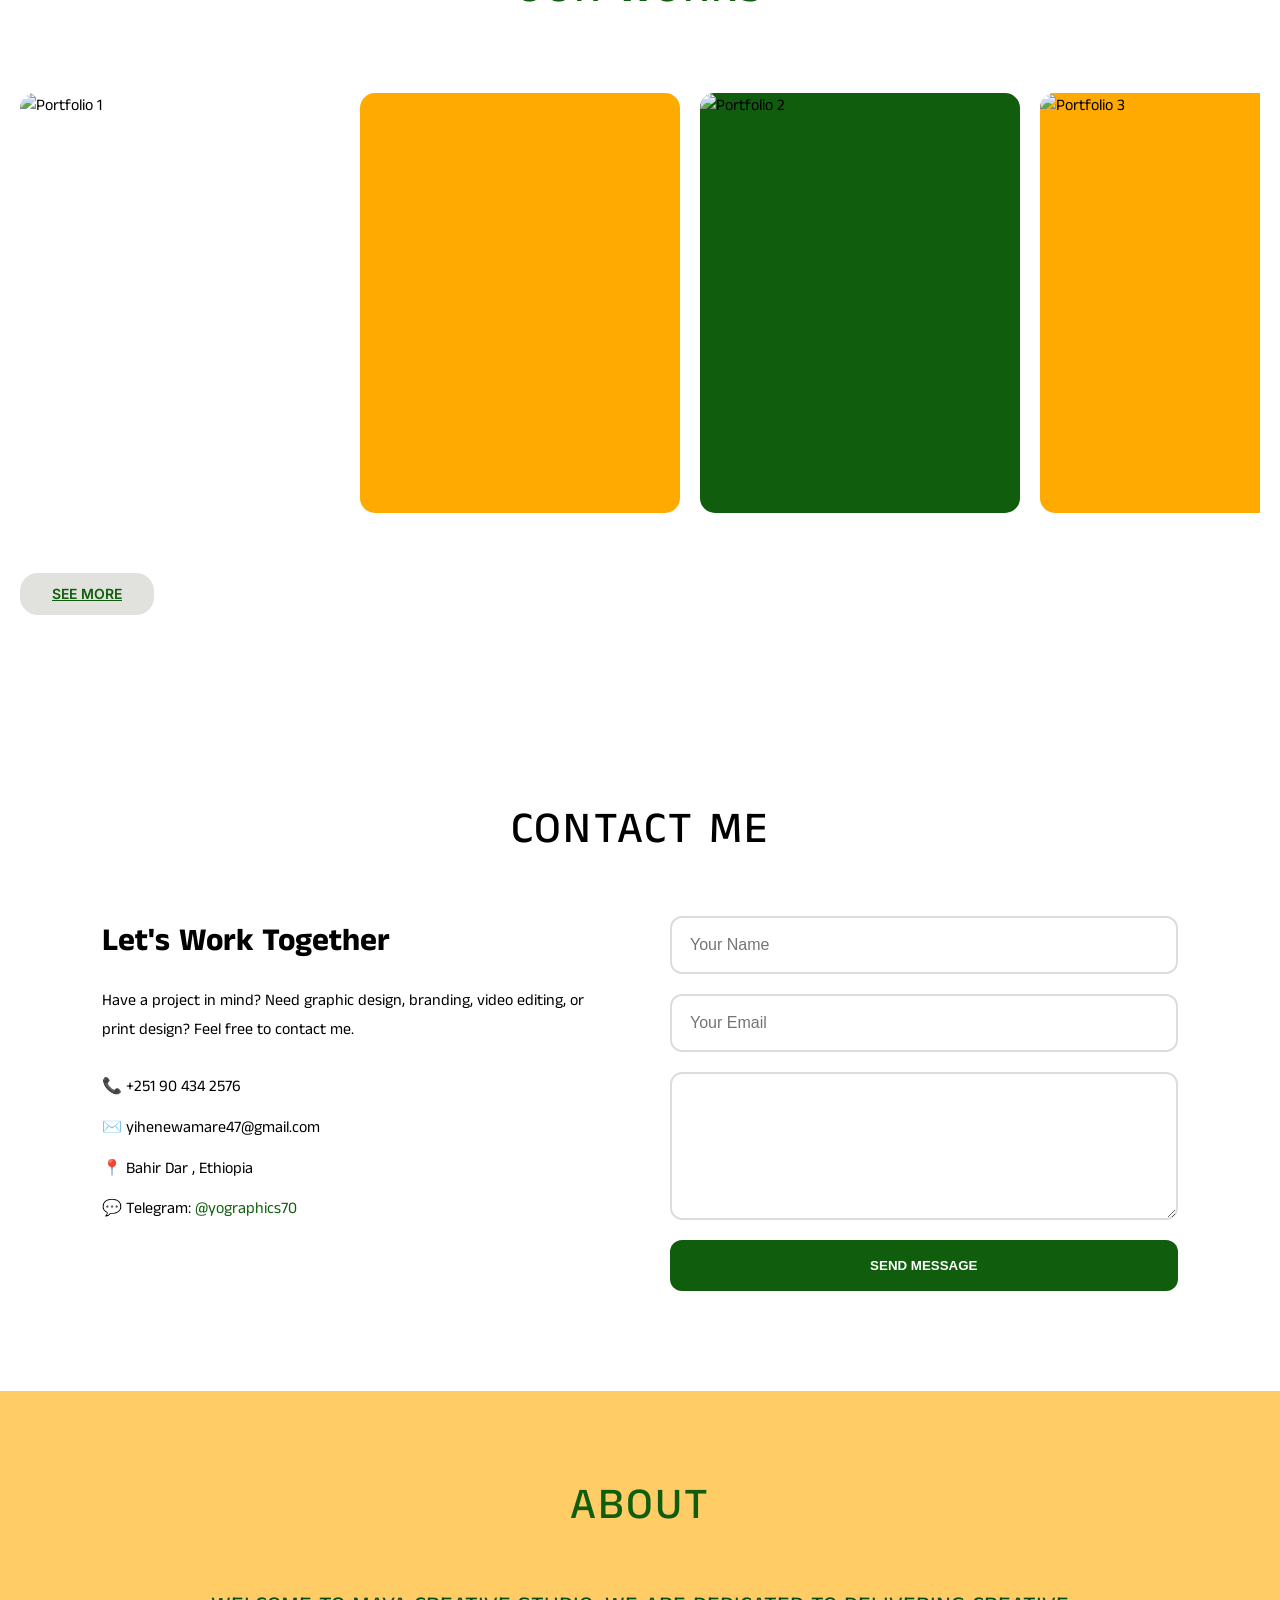
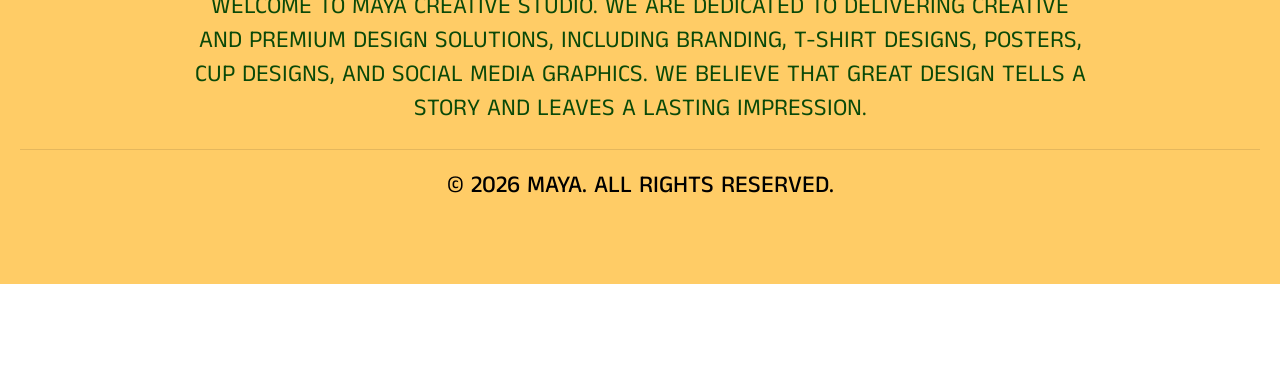
==== commit 82a8f637: "Update index.html" ====
--- a/index.html
+++ b/index.html
@@ -31,11 +31,20 @@
       <!-- Right: brand + icon -->
       <div class="nav-right">
         <span class="brand-name">MAYA</span>
-      <button id="themeToggle" class="theme-btn" aria-label="Toggle theme">
-  🌙
-</button>
-       
-      </div>
+     <!-- From Uiverse.io by JkHuger --> 
+<label>
+  <input class="toggle-checkbox" type="checkbox">
+  <div class="toggle-slot">
+    <div class="sun-icon-wrapper">
+      <div class="iconify sun-icon" data-icon="feather-sun" data-inline="false"></div>
+    </div>
+    <div class="toggle-button"></div>
+    <div class="moon-icon-wrapper">
+      <div class="iconify moon-icon" data-icon="feather-moon" data-inline="false"></div>
+    </div>
+  </div>
+</label>
+  </div>
 
       <!-- Mobile: hamburger -->
       <button class="hamburger" id="hamburger" aria-label="Toggle menu">
@@ -261,22 +270,35 @@
       </div>
     </div>
 
-
-    <form class="contact-form">
-      <input type="text" placeholder="Your Name" required>
-
-      <input type="email" placeholder="Your Email" required>
-
-      <textarea
-        placeholder="Tell me about your project"
-        rows="6"
-        required>
-      </textarea>
-
-      <button type="submit">
-        SEND MESSAGE
-      </button>
-    </form>
+<form
+  class="contact-form"
+  action="https://formspree.io/f/xaqgynek"
+  method="POST">
+
+  <input
+    type="text"
+    name="name"
+    placeholder="Your Name"
+    required>
+
+  <input
+    type="email"
+    name="email"
+    placeholder="Your Email"
+    required>
+
+  <textarea
+    name="message"
+    placeholder="Tell me about your project"
+    rows="6"
+    required>
+  </textarea>
+
+  <button type="submit">
+    SEND MESSAGE
+  </button>
+
+</form>
 
   </div>
 </section>
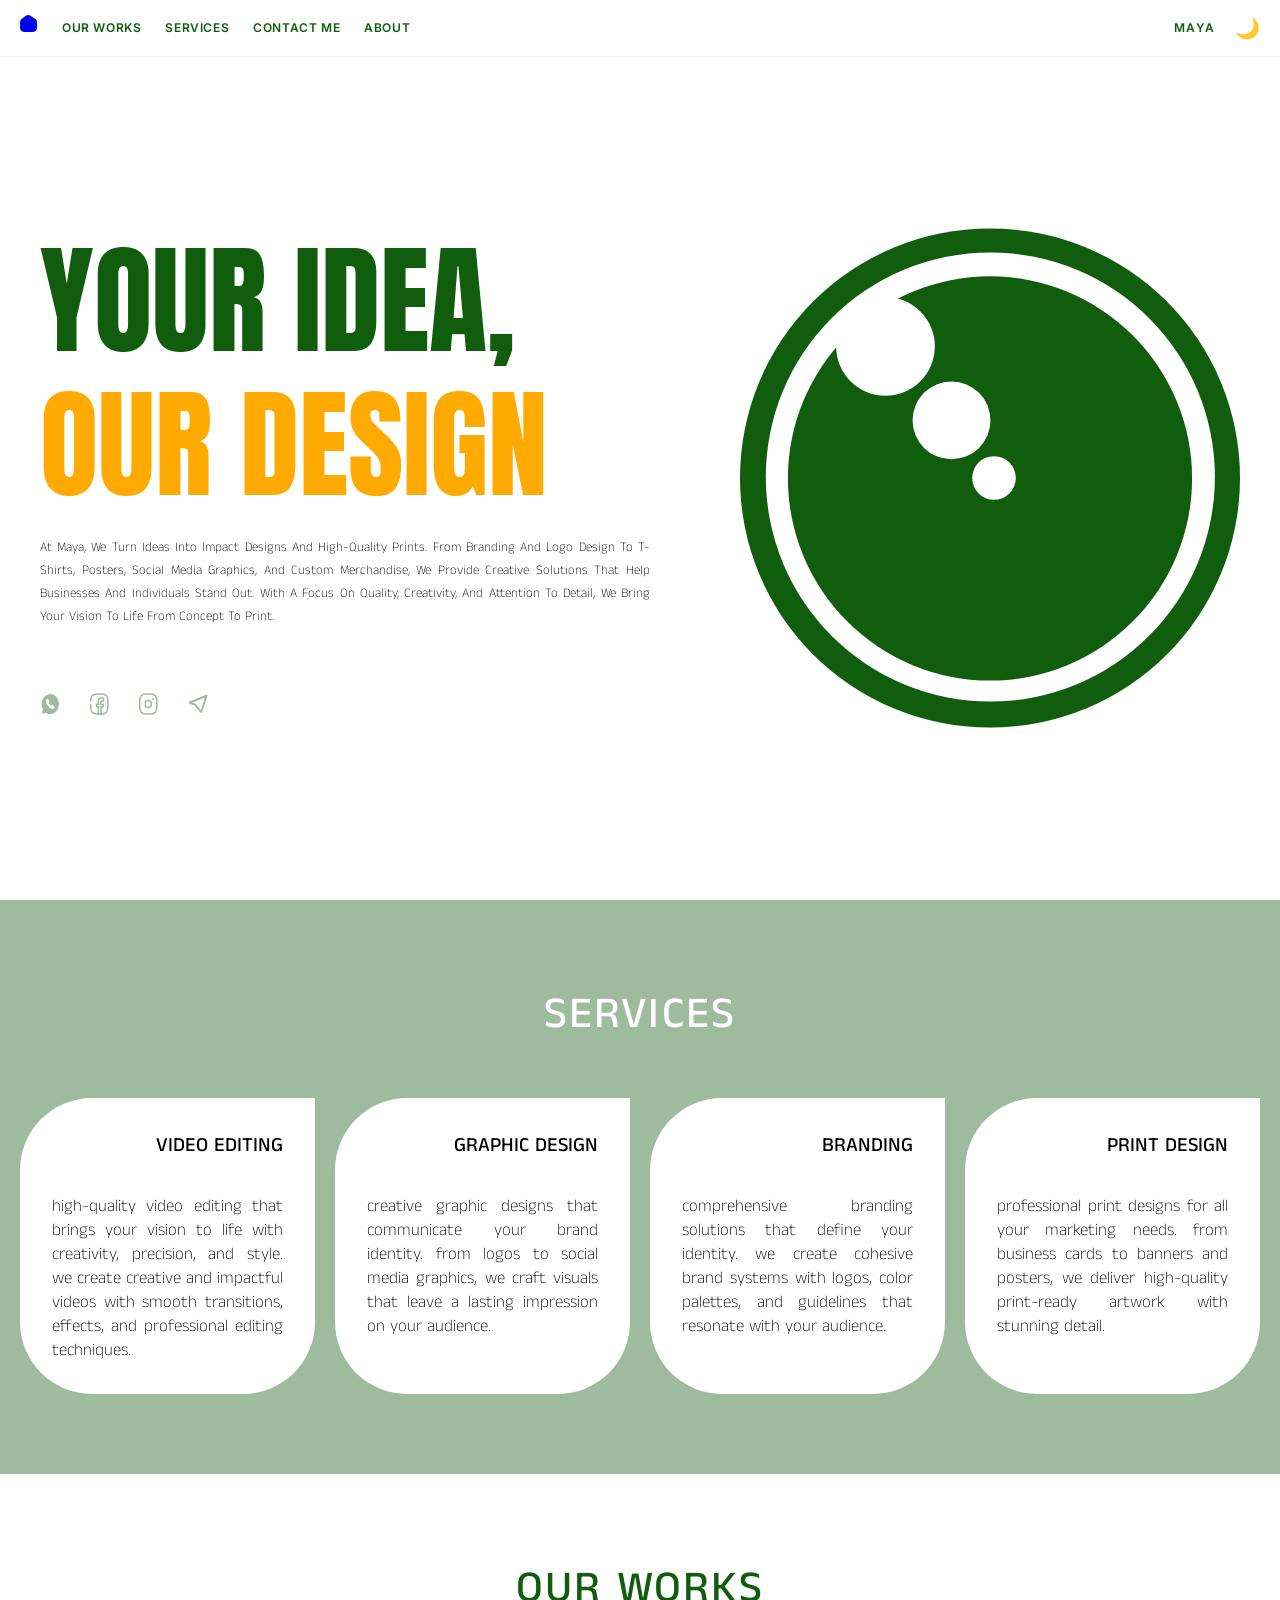
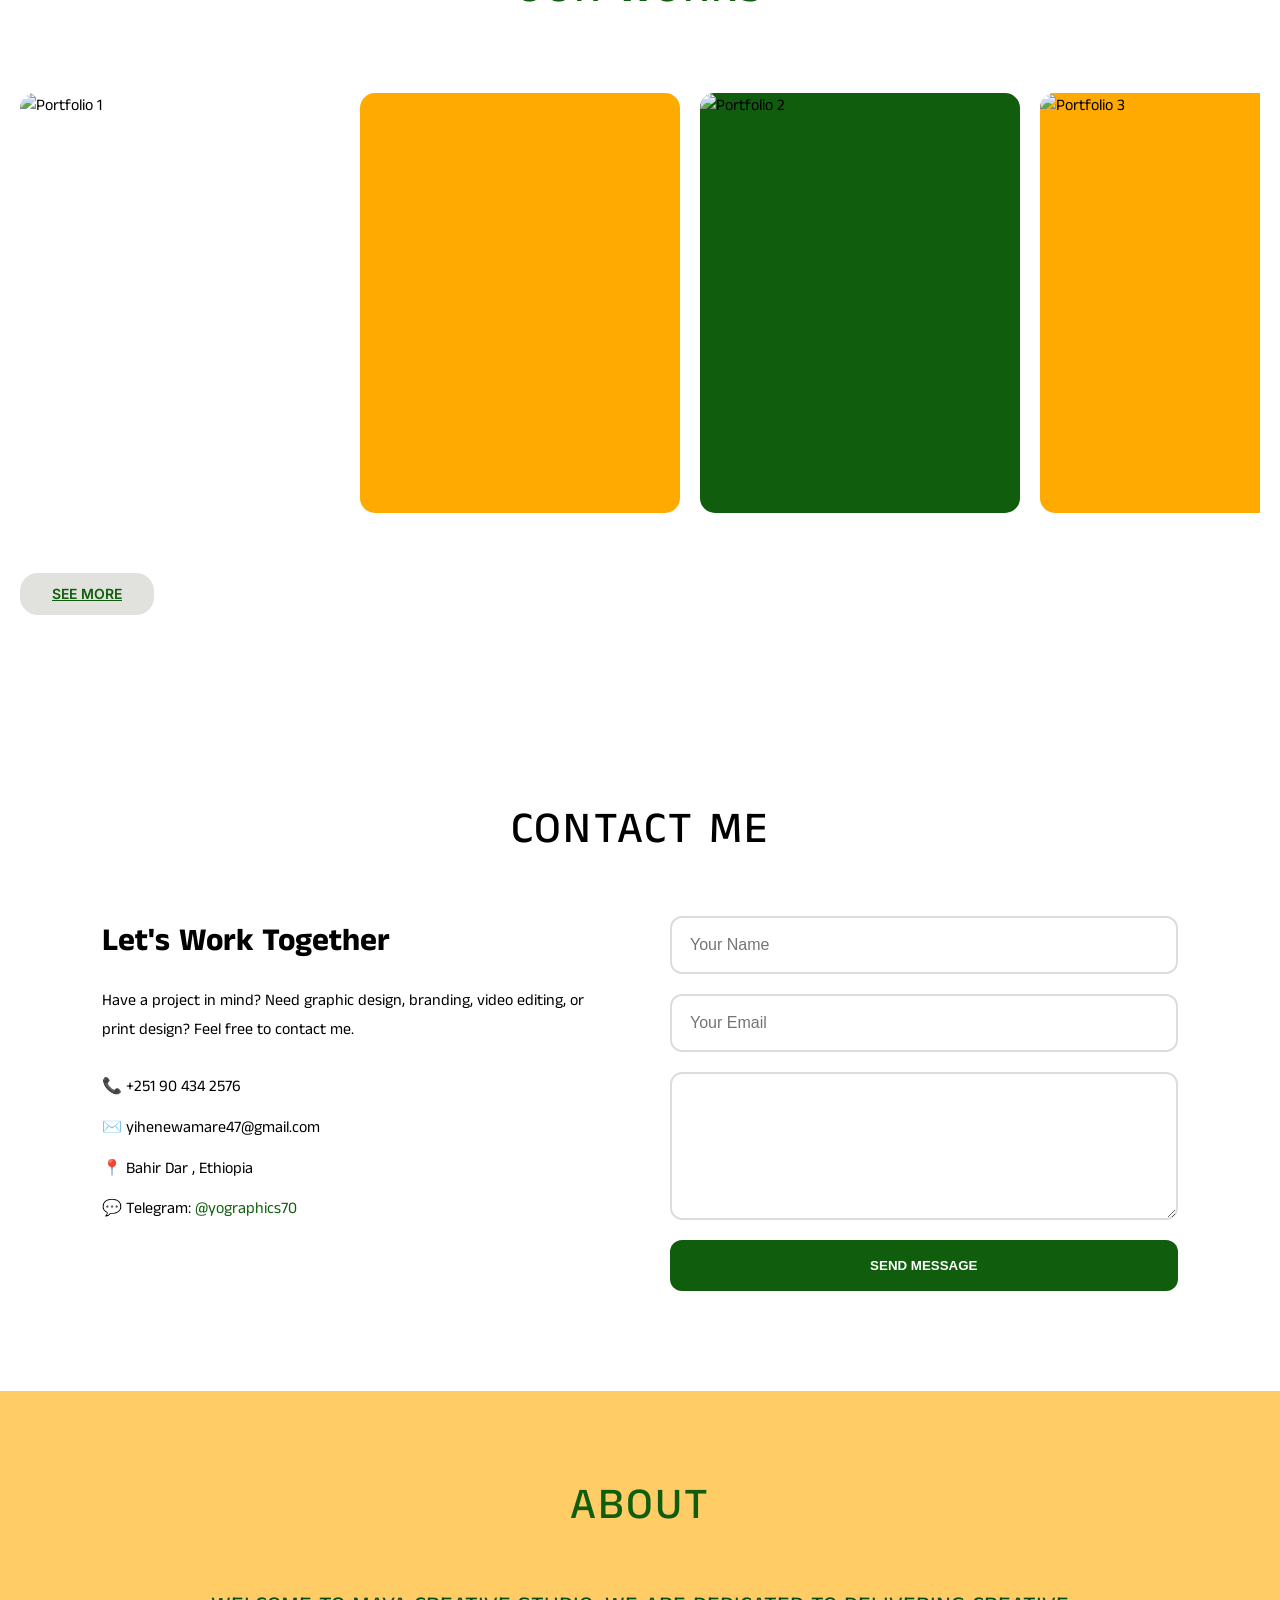
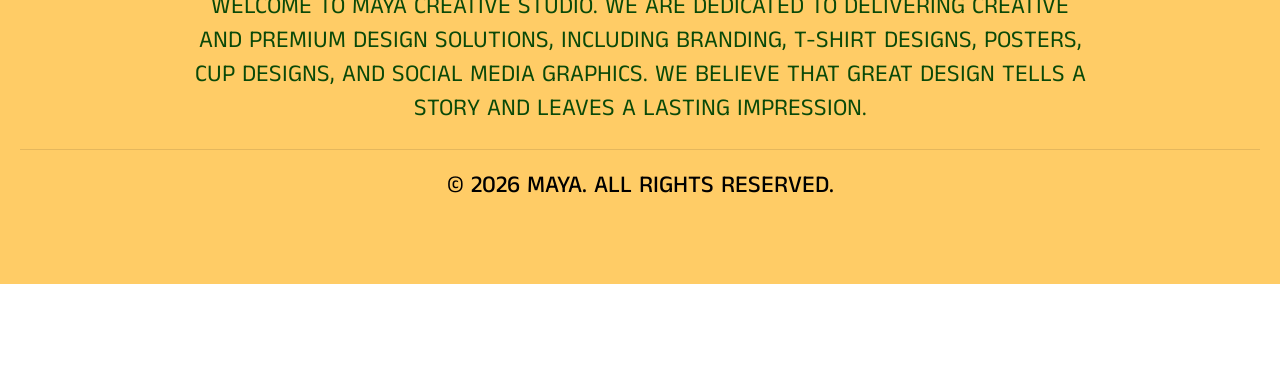
==== commit e7e5ecb1: "Update index.html" ====
--- a/index.html
+++ b/index.html
@@ -31,17 +31,11 @@
       <!-- Right: brand + icon -->
       <div class="nav-right">
         <span class="brand-name">MAYA</span>
-     <!-- From Uiverse.io by JkHuger --> 
-<label>
-  <input class="toggle-checkbox" type="checkbox">
-  <div class="toggle-slot">
-    <div class="sun-icon-wrapper">
-      <div class="iconify sun-icon" data-icon="feather-sun" data-inline="false"></div>
-    </div>
-    <div class="toggle-button"></div>
-    <div class="moon-icon-wrapper">
-      <div class="iconify moon-icon" data-icon="feather-moon" data-inline="false"></div>
-    </div>
+      <button id="themeToggle" class="theme-btn" aria-label="Toggle theme">
+  🌙
+</button>
+       
+      </div>
   </div>
 </label>
   </div>
--- a/style/style.css
+++ b/style/style.css
@@ -776,5 +776,3 @@
   .contact-container {
     flex-direction: column;
   }
-
-}
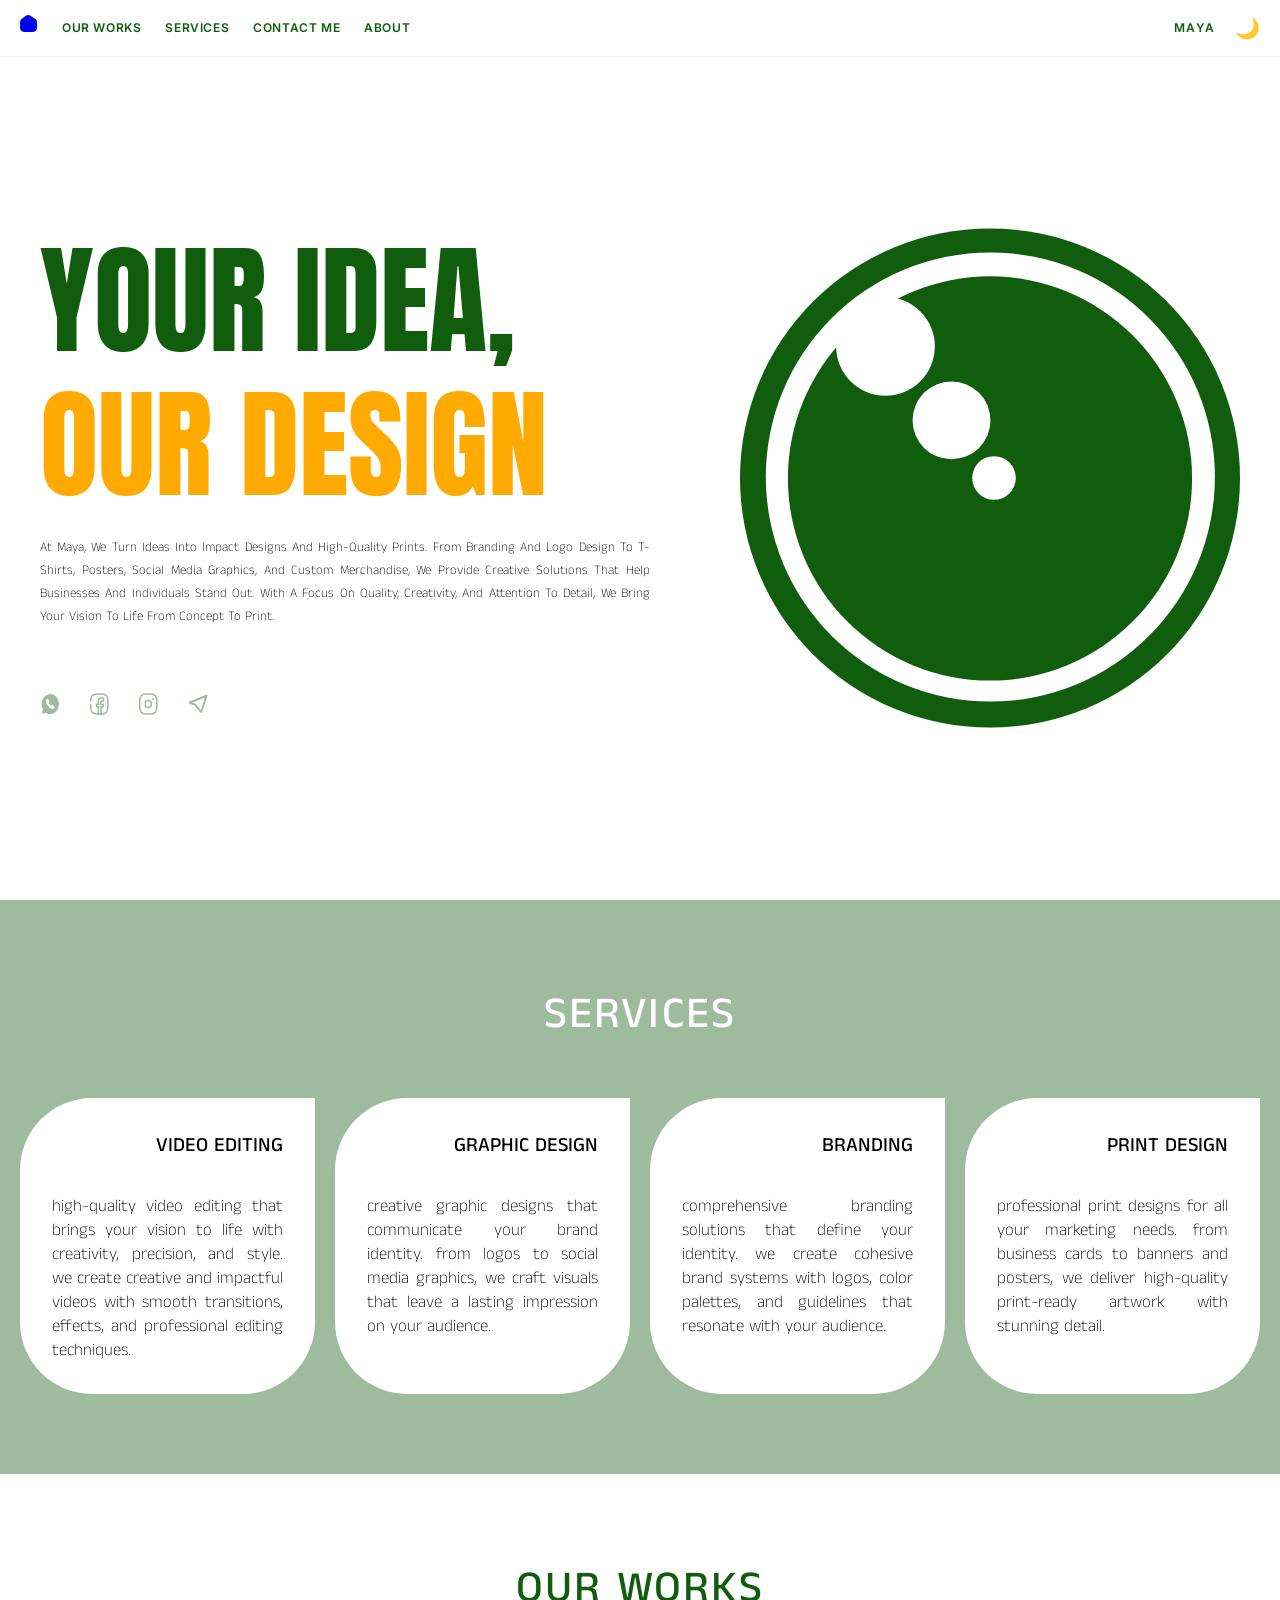
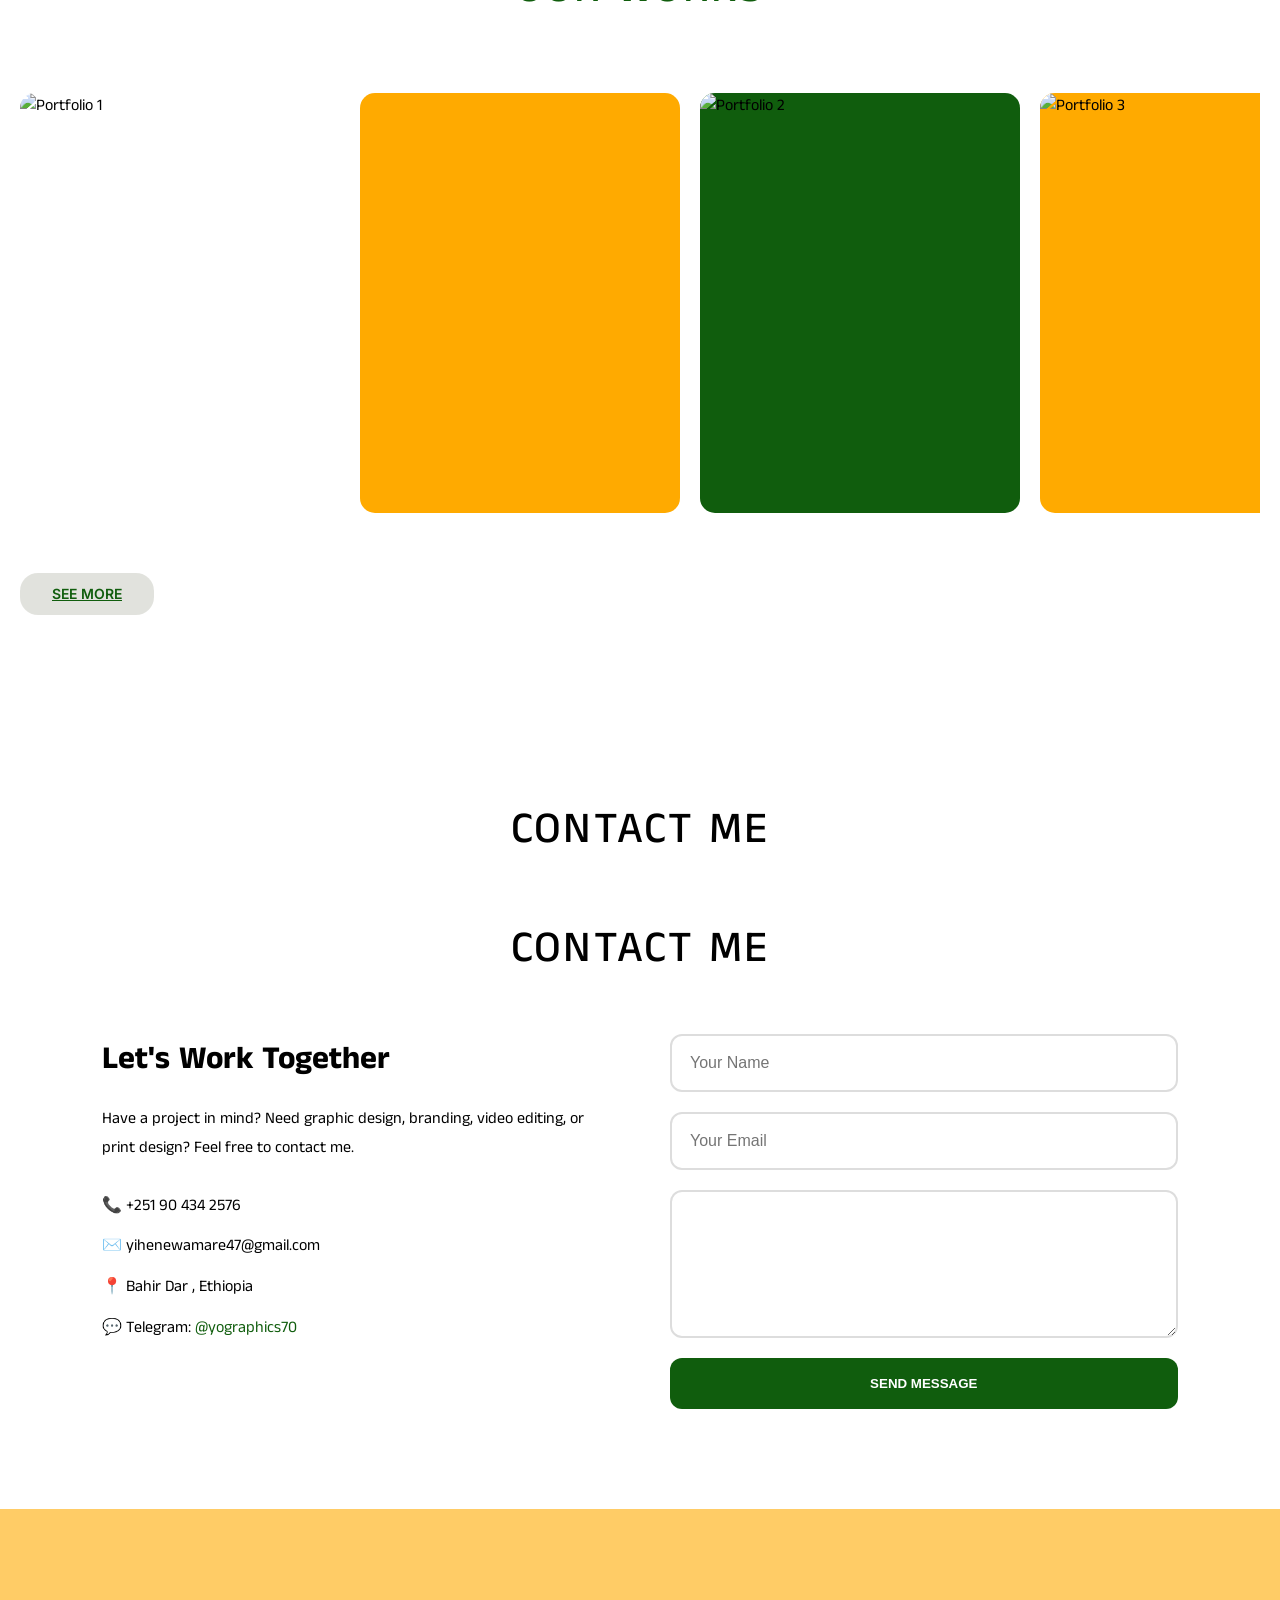
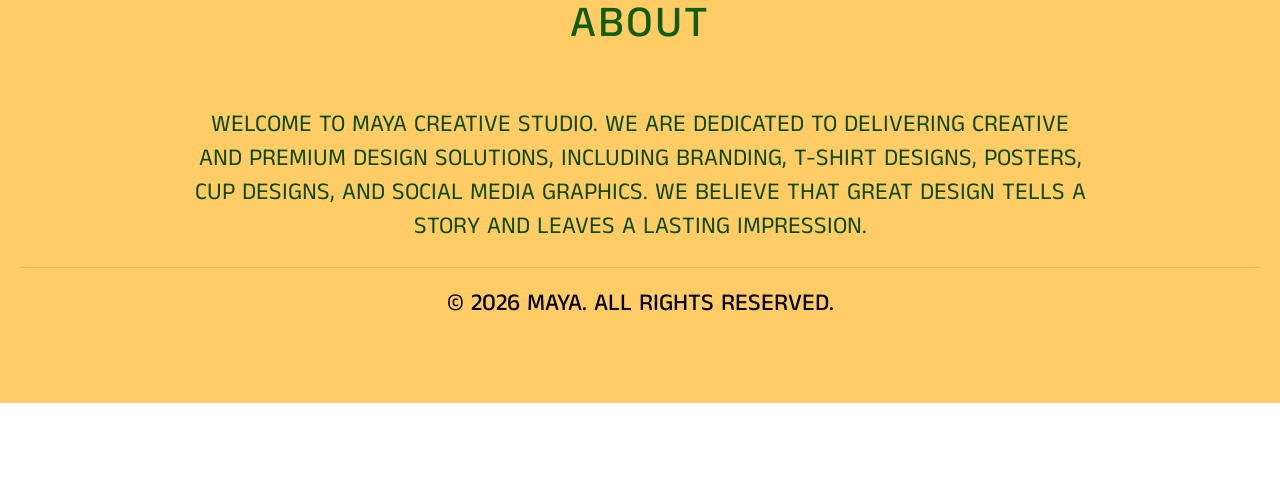
==== commit 179cc219: "Update index.html" ====
--- a/index.html
+++ b/index.html
@@ -232,7 +232,7 @@
 <!-- Contact Section -->
 <section id="contact" class="contact">
   <h2 class="section-title">CONTACT ME</h2>
-
+<h2 class="section-title contact-title">CONTACT ME</h2>
   <div class="contact-container">
 
     <div class="contact-info">
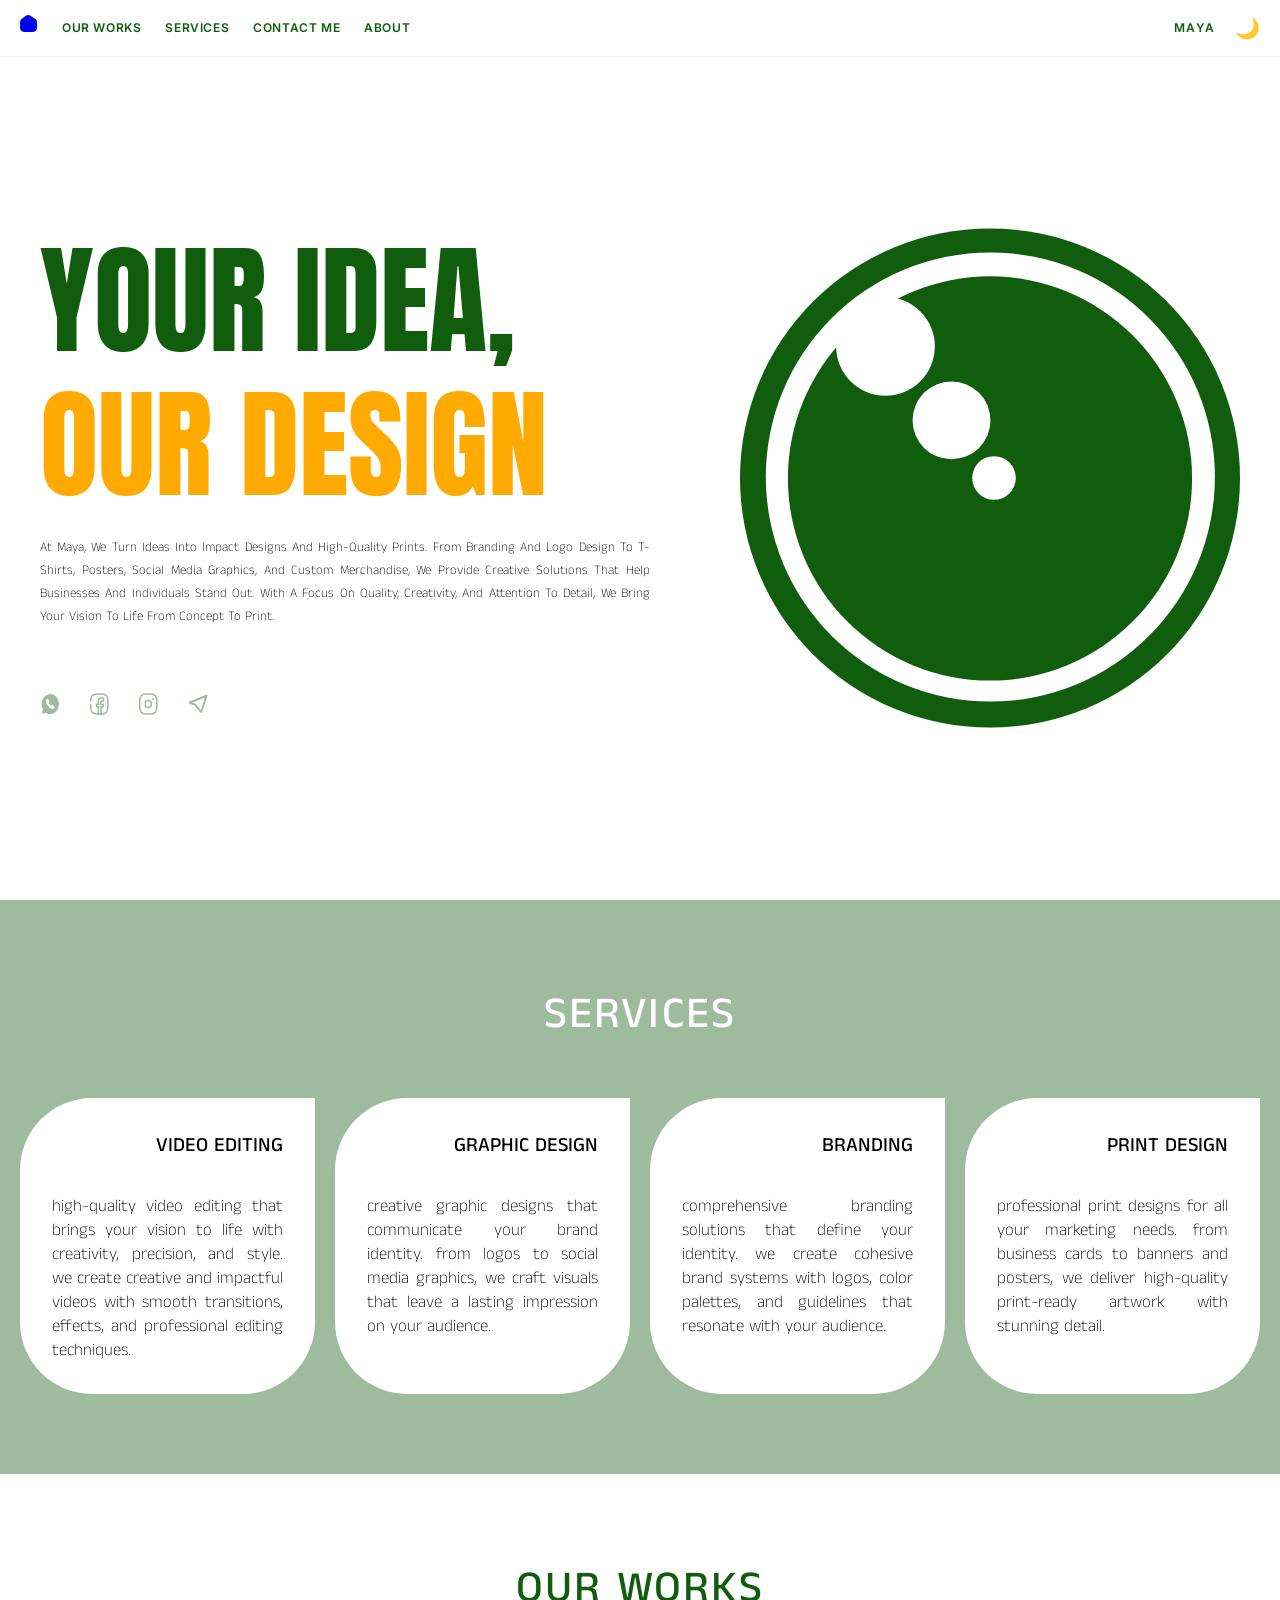
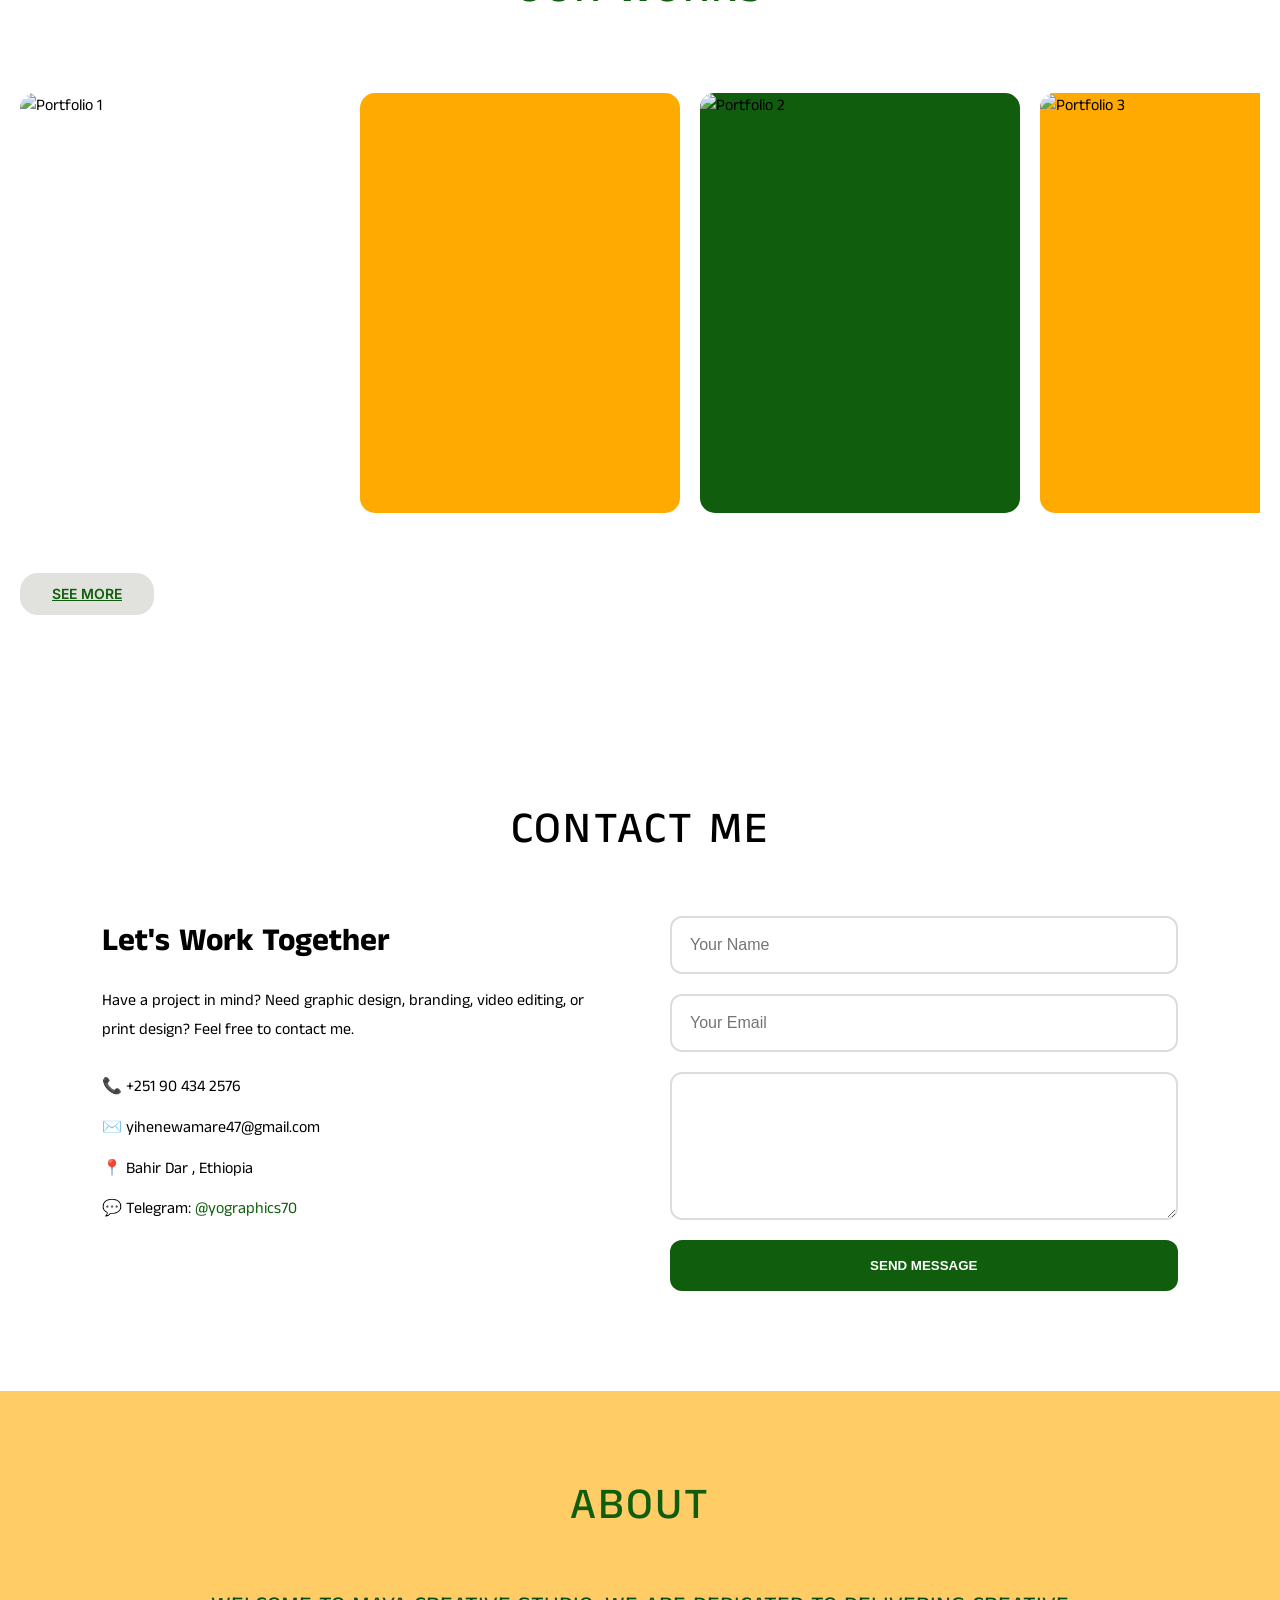
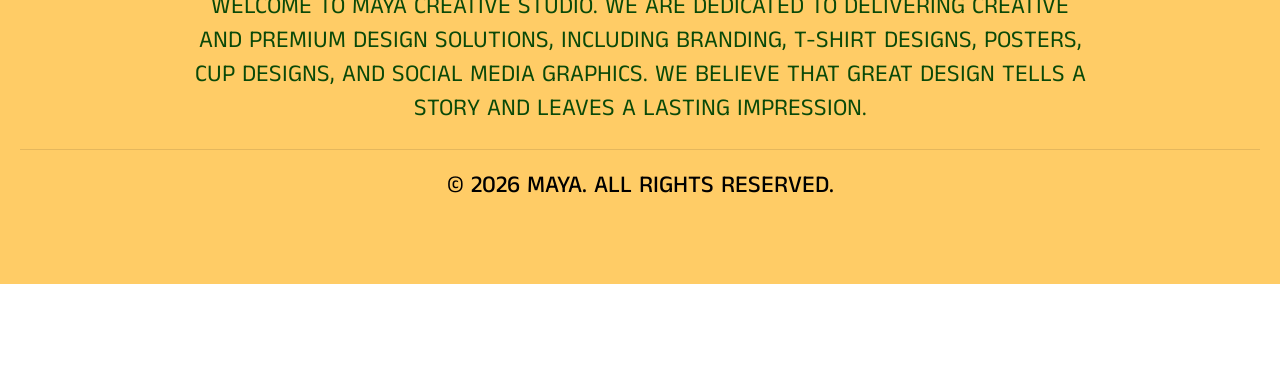
==== commit bf17b0ba: "Update index.html" ====
--- a/index.html
+++ b/index.html
@@ -231,7 +231,7 @@
   </section>
 <!-- Contact Section -->
 <section id="contact" class="contact">
-  <h2 class="section-title">CONTACT ME</h2>
+
 <h2 class="section-title contact-title">CONTACT ME</h2>
   <div class="contact-container">
 
--- a/style/style.css
+++ b/style/style.css
@@ -776,3 +776,11 @@
   .contact-container {
     flex-direction: column;
   }
+.contact-title {
+  color: #105D0D; /* Light theme */
+  transition: color 0.3s ease;
+}
+
+body.dark-theme .contact-title {
+  color: #FFAA00; /* Dark theme */
+}
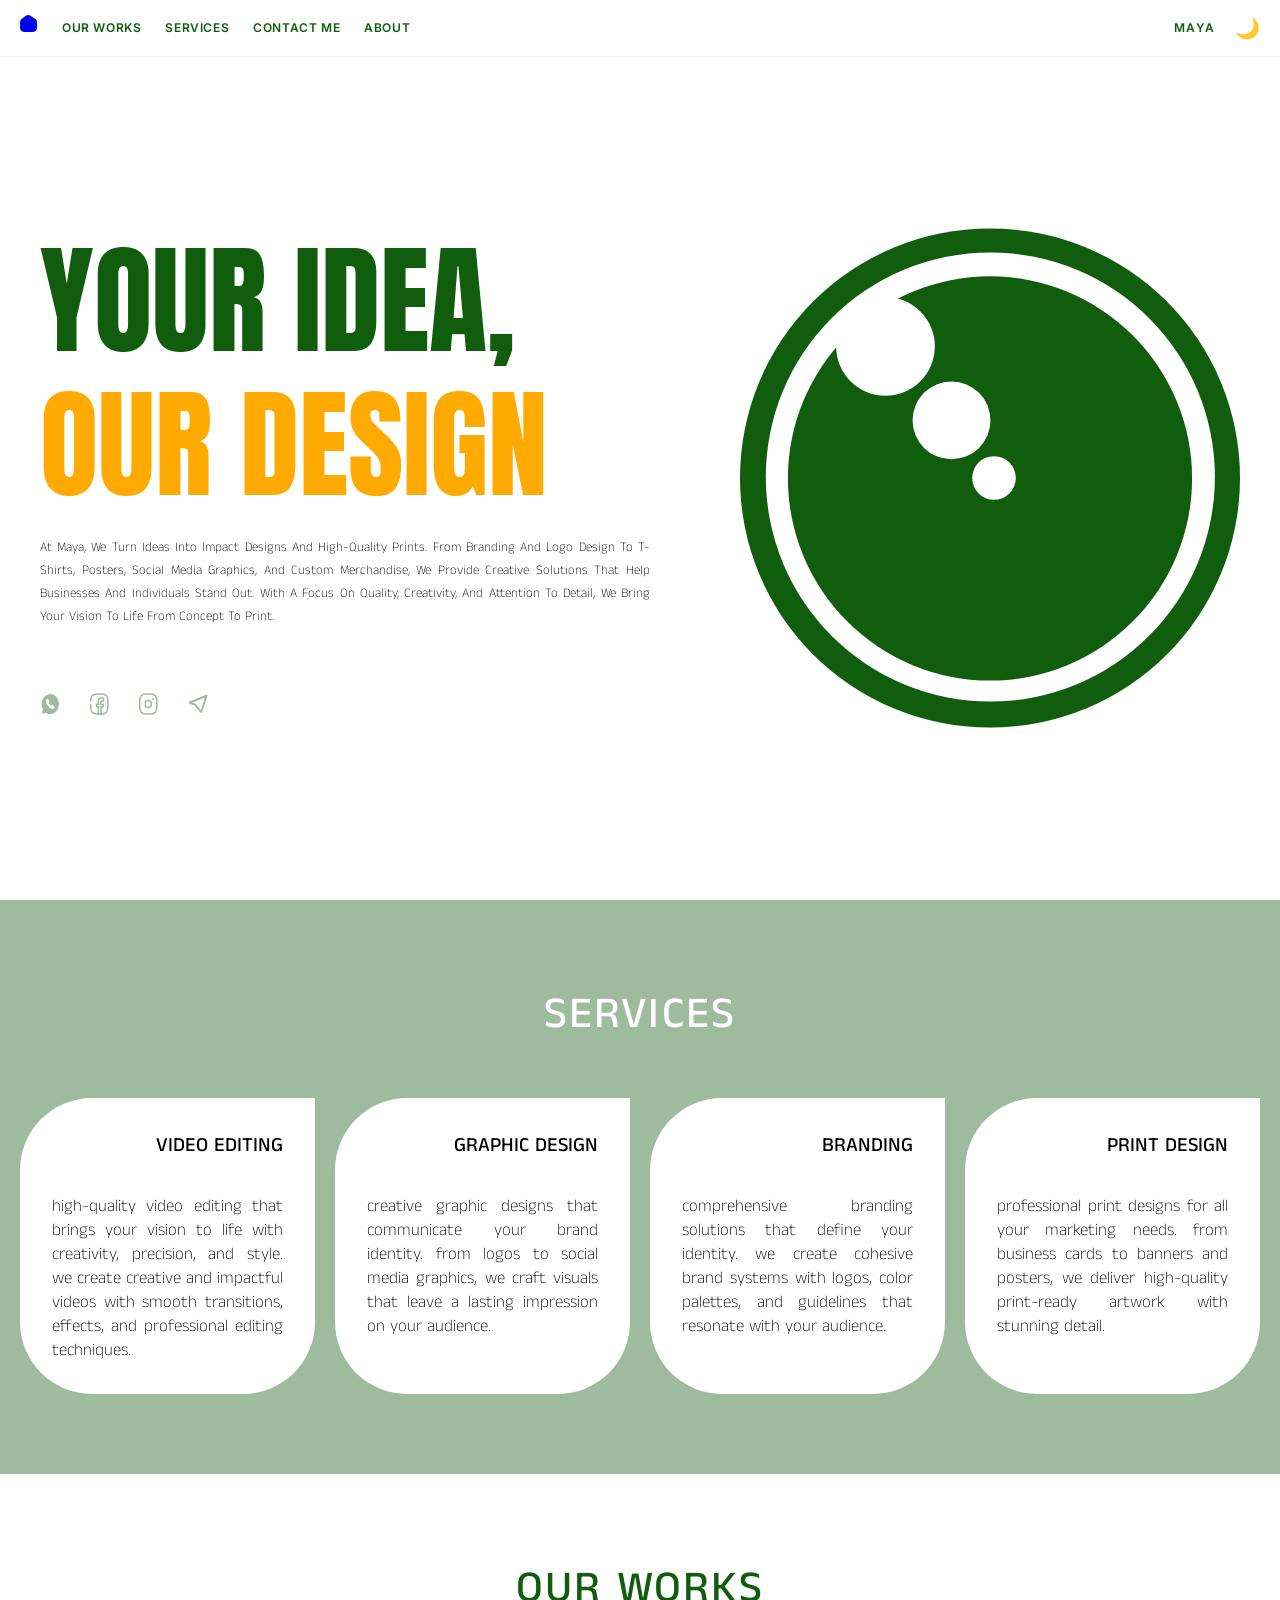
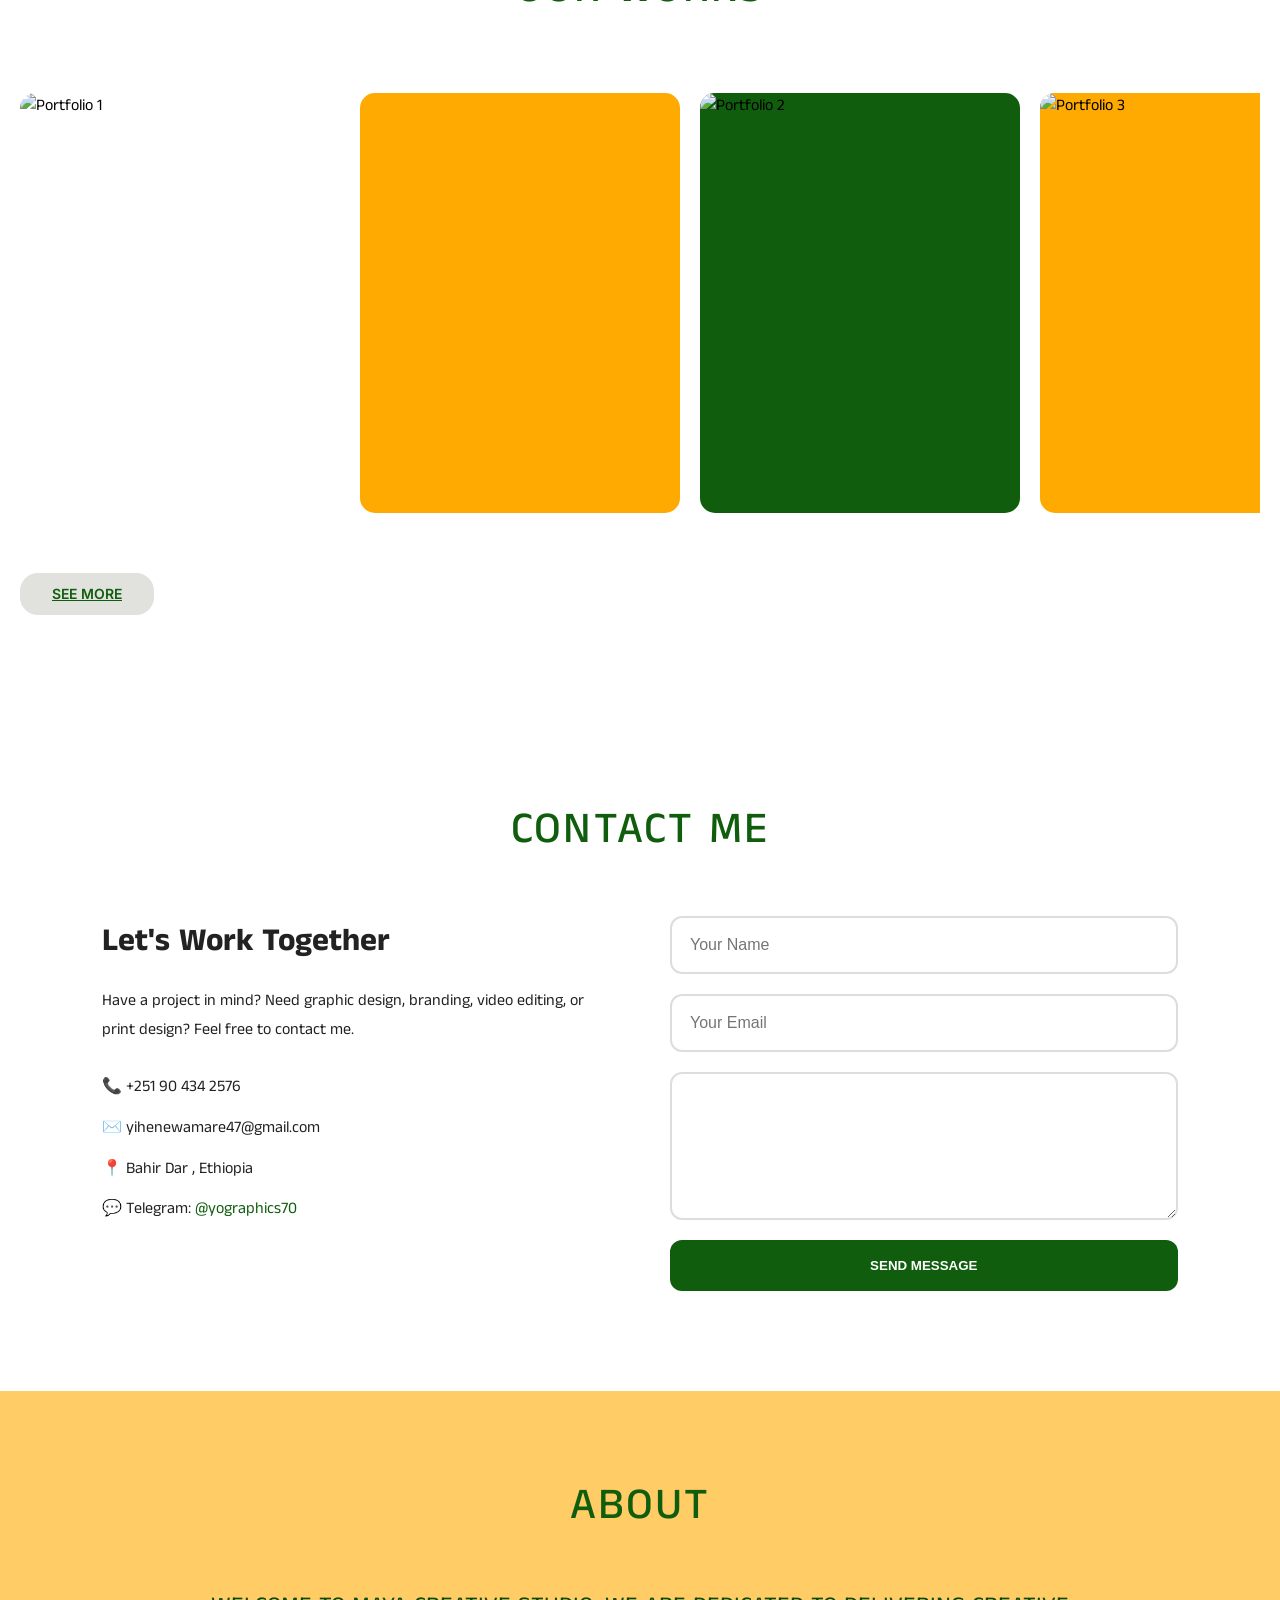
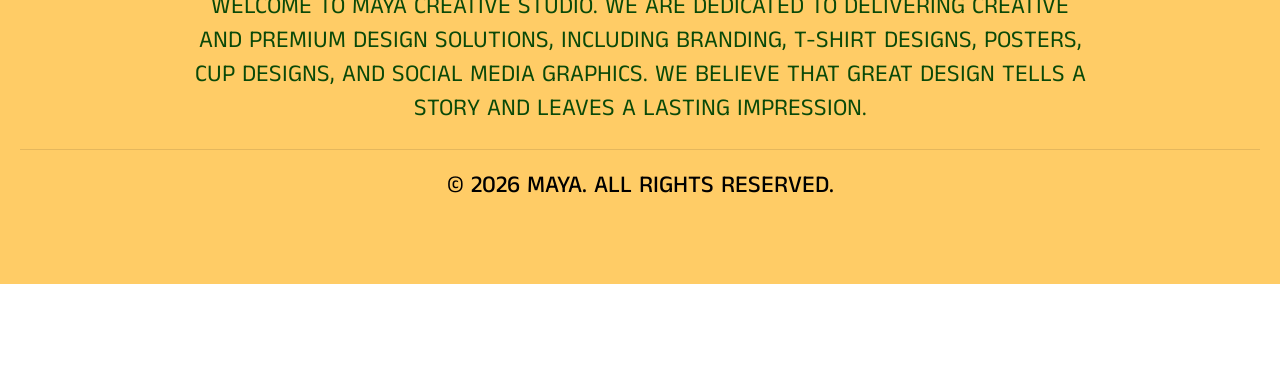
==== commit e268f58d: "Update index.html" ====
--- a/index.html
+++ b/index.html
@@ -303,7 +303,17 @@
     <p class="about-description">Welcome to Maya Creative Studio. We are dedicated to delivering creative and premium design solutions, including branding, T-shirt designs, posters, cup designs, and social media graphics. We believe that great design tells a story and leaves a lasting impression.</p>
     <div class="about-footer">
       <p class="copyright">© 2026 Maya. All Rights Reserved.</p>
-    </div>
+      <!-- From Uiverse.io by Nawsome --> 
+
+    </div>
+    
+<div class="loadingspinner">
+  <div id="square1"></div>
+  <div id="square2"></div>
+  <div id="square3"></div>
+  <div id="square4"></div>
+  <div id="square5"></div>
+</div>
   </section>
 
   
--- a/style/style.css
+++ b/style/style.css
@@ -776,11 +776,47 @@
   .contact-container {
     flex-direction: column;
   }
+
+}
+/* ===== CONTACT THEME ===== */
+
+/* Light Theme */
+
+.contact {
+  color: #222;
+}
+
 .contact-title {
-  color: #105D0D; /* Light theme */
-  transition: color 0.3s ease;
+  color: #105D0D;
+}
+
+.contact-item a {
+  color: #105D0D;
+}
+
+
+/* Dark Theme */
+
+body.dark-theme .contact {
+  color: white;
 }
 
 body.dark-theme .contact-title {
-  color: #FFAA00; /* Dark theme */
-}
+  color: #FFAA00;
+}
+
+body.dark-theme .contact h3 {
+  color: white;
+}
+
+body.dark-theme .contact p {
+  color: white;
+}
+
+body.dark-theme .contact .contact-item {
+  color: white;
+}
+
+body.dark-theme .contact .contact-item a {
+  color: #FFAA00;
+}
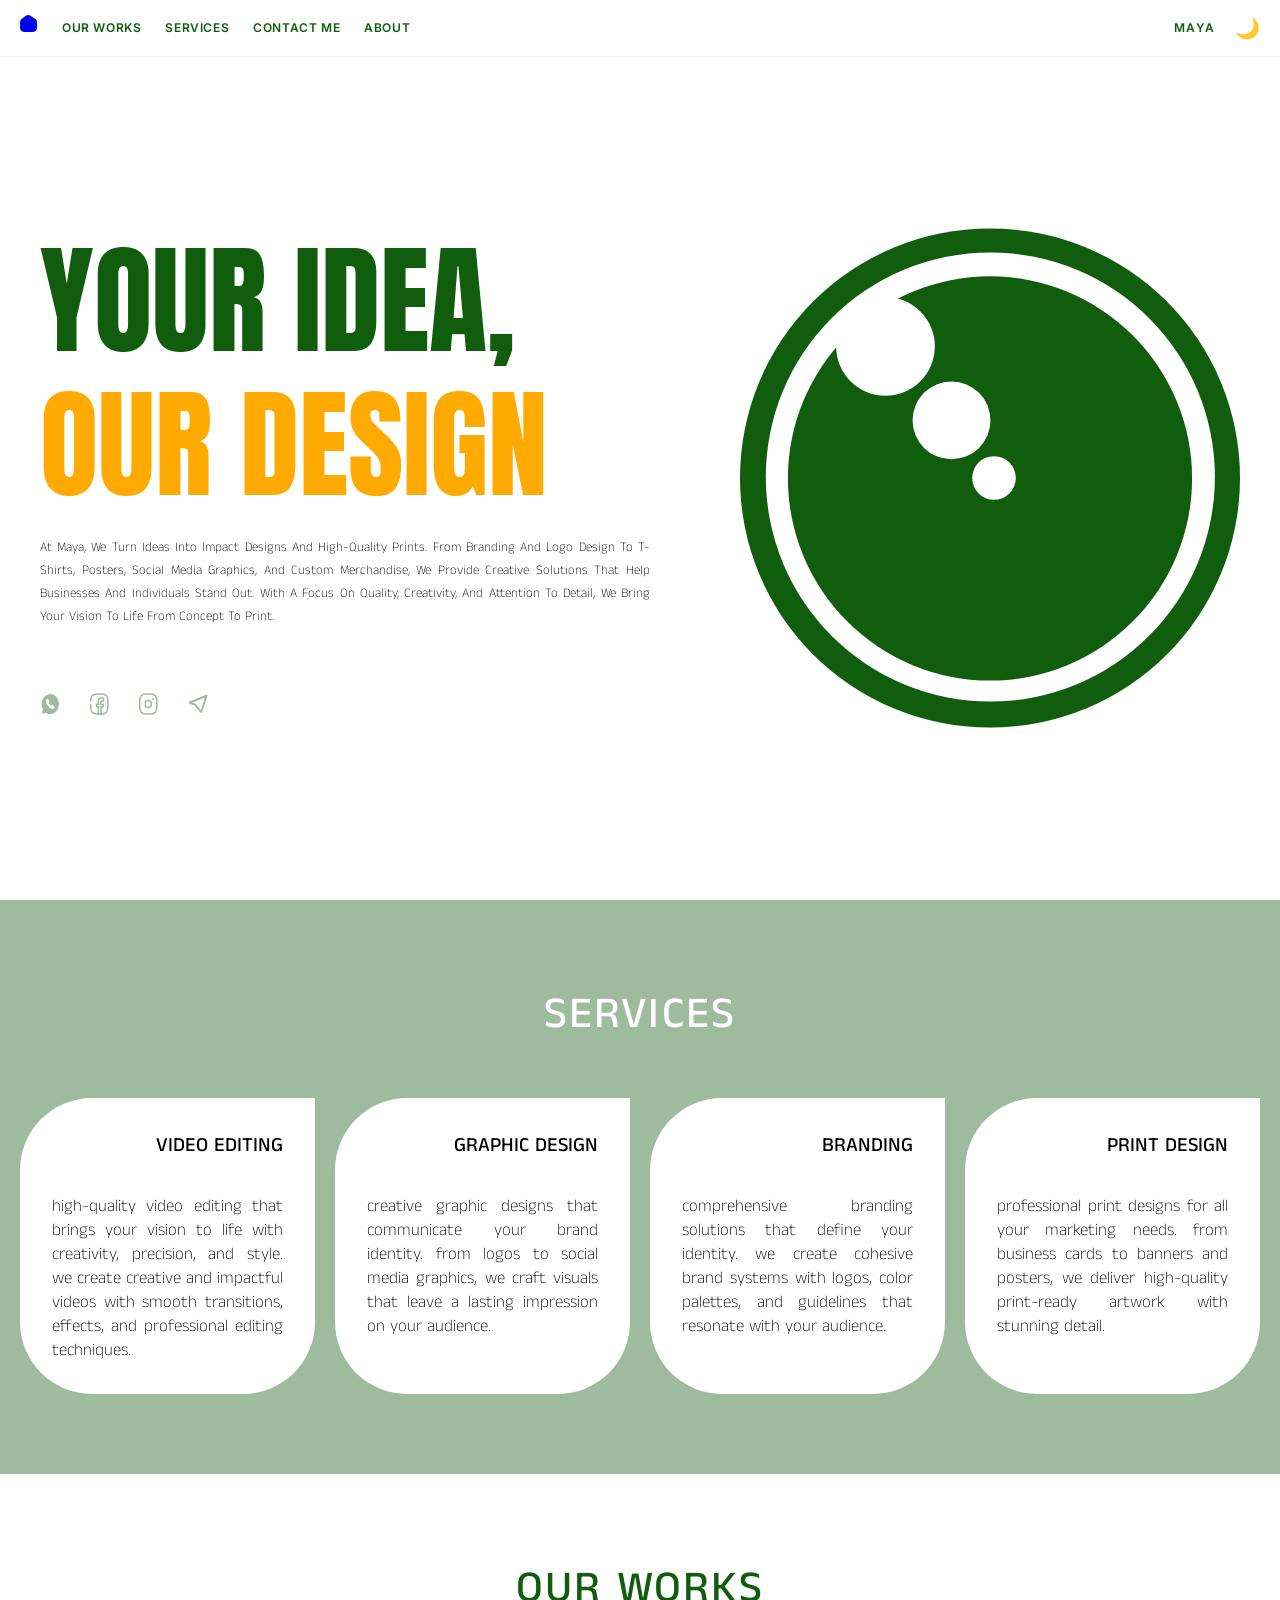
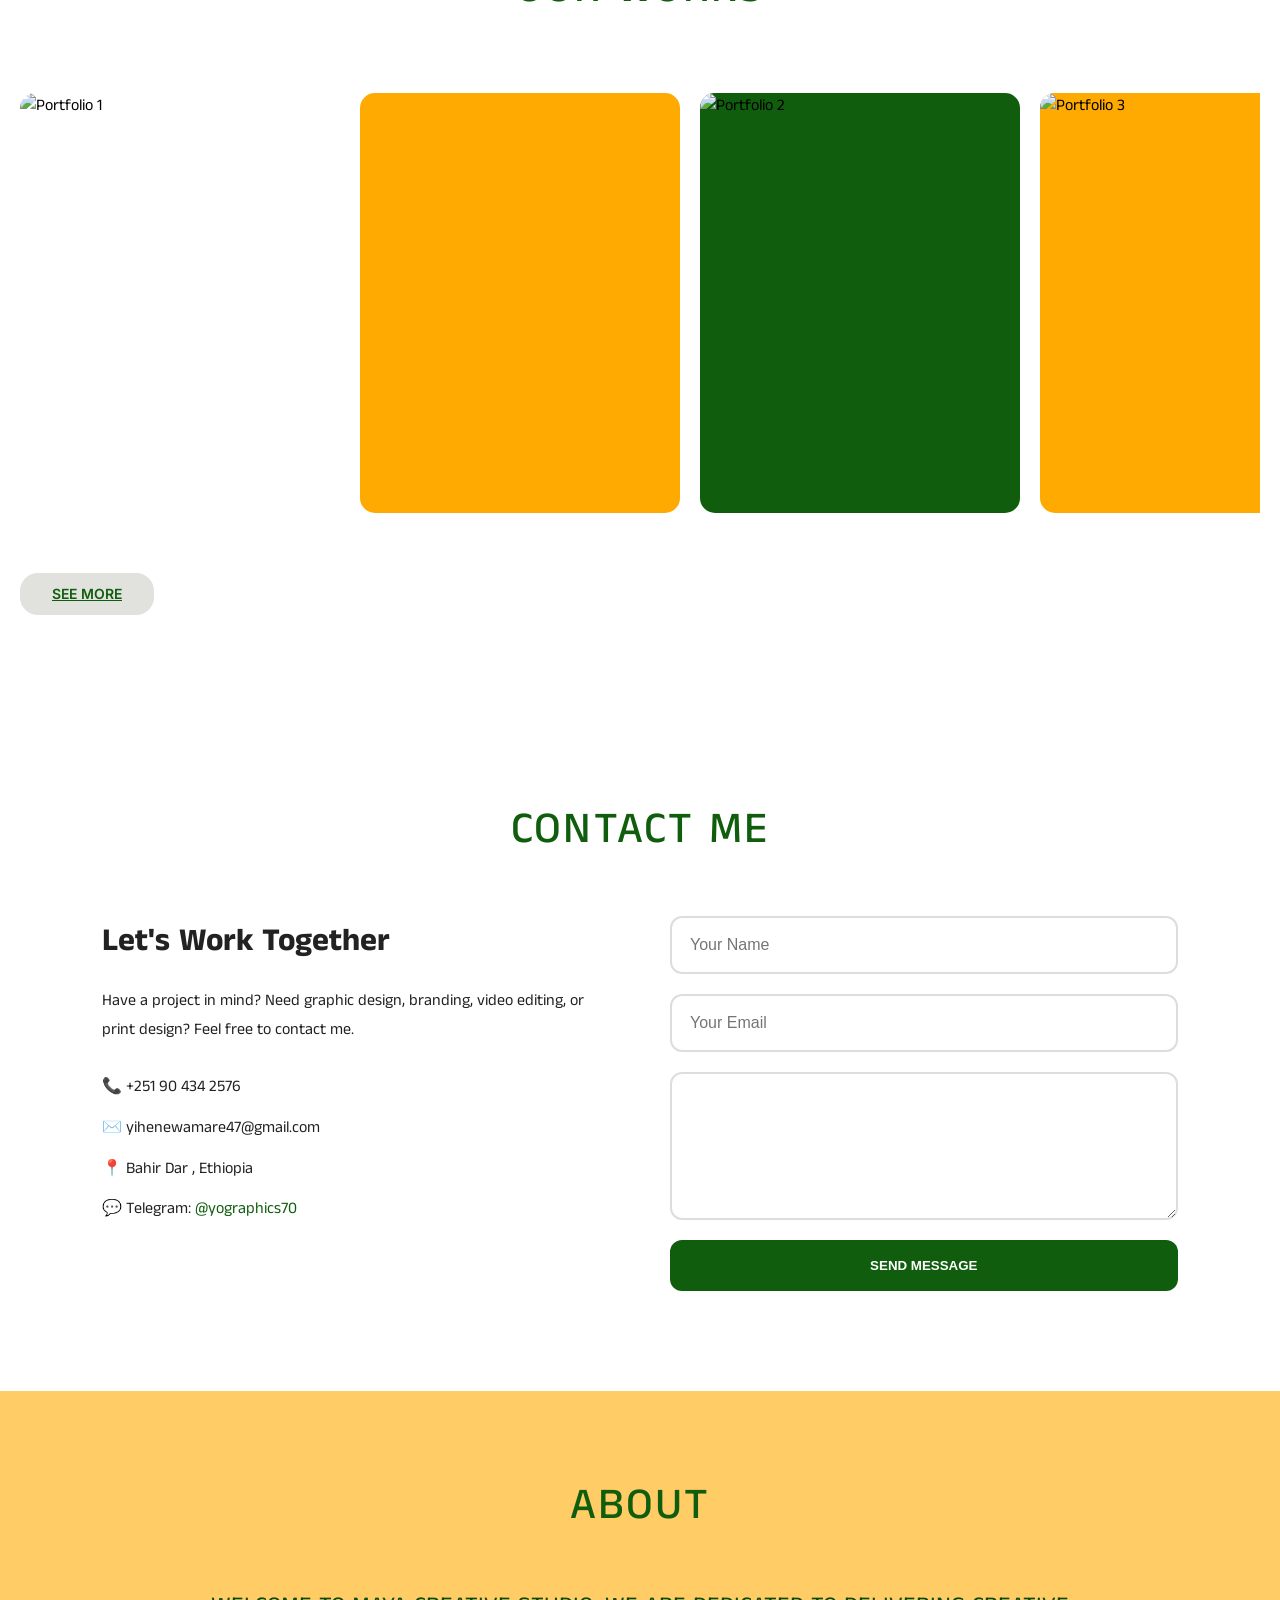
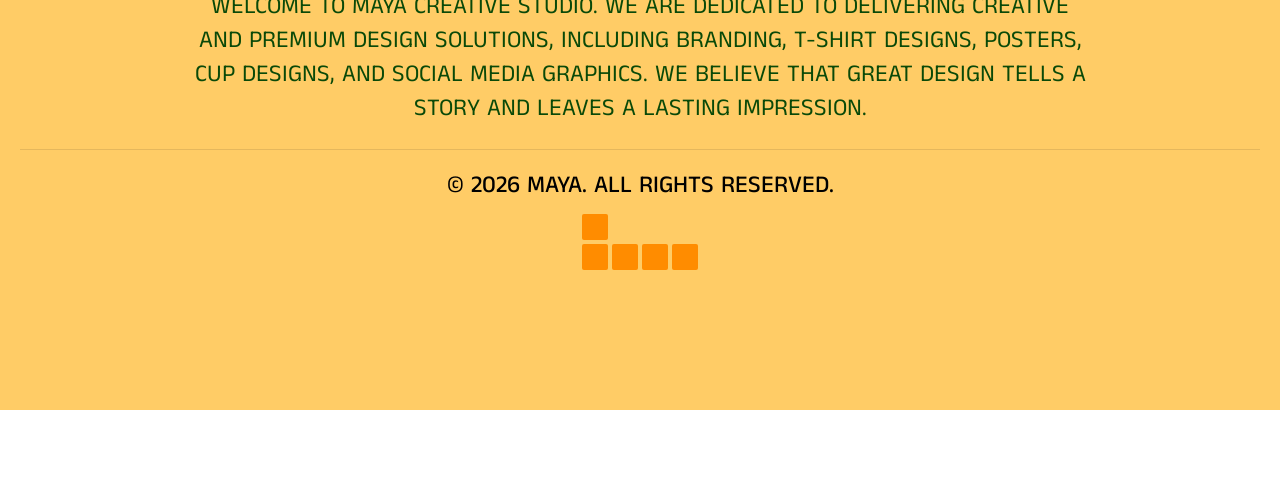
==== commit b5952b8a: "Update index.html" ====
--- a/index.html
+++ b/index.html
@@ -316,8 +316,7 @@
 </div>
   </section>
 
-  
-  <script src="script.js"></script>
+    <script src="script.js"></script>
 <div class="portfolio-container">
   <div class="gallery">
 
--- a/style/style.css
+++ b/style/style.css
@@ -820,3 +820,250 @@
 body.dark-theme .contact .contact-item a {
   color: #FFAA00;
 }
+/* From Uiverse.io by Nawsome */ 
+.loadingspinner {
+  --square: 26px;
+  --offset: 30px;
+  --duration: 2.4s;
+  --delay: 0.2s;
+  --timing-function: ease-in-out;
+  --in-duration: 0.4s;
+  --in-delay: 0.1s;
+  --in-timing-function: ease-out;
+  width: calc( 3 * var(--offset) + var(--square));
+  height: calc( 2 * var(--offset) + var(--square));
+  padding: 0px;
+  margin-left: auto;
+  margin-right: auto;
+  margin-top: 10px;
+  margin-bottom: 30px;
+  position: relative;
+}
+
+.loadingspinner div {
+  display: inline-block;
+  background: darkorange;
+    /*background: var(--text-color);*/
+    /*box-shadow: 1px 1px 1px rgba(0, 0, 0, 0.4);*/
+  border: none;
+  border-radius: 2px;
+  width: var(--square);
+  height: var(--square);
+  position: absolute;
+  padding: 0px;
+  margin: 0px;
+  font-size: 6pt;
+  color: black;
+}
+
+.loadingspinner #square1 {
+  left: calc( 0 * var(--offset) );
+  top: calc( 0 * var(--offset) );
+  animation: square1 var(--duration) var(--delay) var(--timing-function) infinite,
+               squarefadein var(--in-duration) calc(1 * var(--in-delay)) var(--in-timing-function) both;
+}
+
+.loadingspinner #square2 {
+  left: calc( 0 * var(--offset) );
+  top: calc( 1 * var(--offset) );
+  animation: square2 var(--duration) var(--delay) var(--timing-function) infinite,
+              squarefadein var(--in-duration) calc(1 * var(--in-delay)) var(--in-timing-function) both;
+}
+
+.loadingspinner #square3 {
+  left: calc( 1 * var(--offset) );
+  top: calc( 1 * var(--offset) );
+  animation: square3 var(--duration) var(--delay) var(--timing-function) infinite,
+               squarefadein var(--in-duration) calc(2 * var(--in-delay)) var(--in-timing-function) both;
+}
+
+.loadingspinner #square4 {
+  left: calc( 2 * var(--offset) );
+  top: calc( 1 * var(--offset) );
+  animation: square4 var(--duration) var(--delay) var(--timing-function) infinite,
+               squarefadein var(--in-duration) calc(3 * var(--in-delay)) var(--in-timing-function) both;
+}
+
+.loadingspinner #square5 {
+  left: calc( 3 * var(--offset) );
+  top: calc( 1 * var(--offset) );
+  animation: square5 var(--duration) var(--delay) var(--timing-function) infinite,
+               squarefadein var(--in-duration) calc(4 * var(--in-delay)) var(--in-timing-function) both;
+}
+
+@keyframes square1 {
+  0% {
+    left: calc( 0 * var(--offset) );
+    top: calc( 0 * var(--offset) );
+  }
+
+  8.333% {
+    left: calc( 0 * var(--offset) );
+    top: calc( 1 * var(--offset) );
+  }
+
+  100% {
+    left: calc( 0 * var(--offset) );
+    top: calc( 1 * var(--offset) );
+  }
+}
+
+@keyframes square2 {
+  0% {
+    left: calc( 0 * var(--offset) );
+    top: calc( 1 * var(--offset) );
+  }
+
+  8.333% {
+    left: calc( 0 * var(--offset) );
+    top: calc( 2 * var(--offset) );
+  }
+
+  16.67% {
+    left: calc( 1 * var(--offset) );
+    top: calc( 2 * var(--offset) );
+  }
+
+  25.00% {
+    left: calc( 1 * var(--offset) );
+    top: calc( 1 * var(--offset) );
+  }
+
+  83.33% {
+    left: calc( 1 * var(--offset) );
+    top: calc( 1 * var(--offset) );
+  }
+
+  91.67% {
+    left: calc( 1 * var(--offset) );
+    top: calc( 0 * var(--offset) );
+  }
+
+  100% {
+    left: calc( 0 * var(--offset) );
+    top: calc( 0 * var(--offset) );
+  }
+}
+
+@keyframes square3 {
+  0%,100% {
+    left: calc( 1 * var(--offset) );
+    top: calc( 1 * var(--offset) );
+  }
+
+  16.67% {
+    left: calc( 1 * var(--offset) );
+    top: calc( 1 * var(--offset) );
+  }
+
+  25.00% {
+    left: calc( 1 * var(--offset) );
+    top: calc( 0 * var(--offset) );
+  }
+
+  33.33% {
+    left: calc( 2 * var(--offset) );
+    top: calc( 0 * var(--offset) );
+  }
+
+  41.67% {
+    left: calc( 2 * var(--offset) );
+    top: calc( 1 * var(--offset) );
+  }
+
+  66.67% {
+    left: calc( 2 * var(--offset) );
+    top: calc( 1 * var(--offset) );
+  }
+
+  75.00% {
+    left: calc( 2 * var(--offset) );
+    top: calc( 2 * var(--offset) );
+  }
+
+  83.33% {
+    left: calc( 1 * var(--offset) );
+    top: calc( 2 * var(--offset) );
+  }
+
+  91.67% {
+    left: calc( 1 * var(--offset) );
+    top: calc( 1 * var(--offset) );
+  }
+}
+
+@keyframes square4 {
+  0% {
+    left: calc( 2 * var(--offset) );
+    top: calc( 1 * var(--offset) );
+  }
+
+  33.33% {
+    left: calc( 2 * var(--offset) );
+    top: calc( 1 * var(--offset) );
+  }
+
+  41.67% {
+    left: calc( 2 * var(--offset) );
+    top: calc( 2 * var(--offset) );
+  }
+
+  50.00% {
+    left: calc( 3 * var(--offset) );
+    top: calc( 2 * var(--offset) );
+  }
+
+  58.33% {
+    left: calc( 3 * var(--offset) );
+    top: calc( 1 * var(--offset) );
+  }
+
+  100% {
+    left: calc( 3 * var(--offset) );
+    top: calc( 1 * var(--offset) );
+  }
+}
+
+@keyframes square5 {
+  0% {
+    left: calc( 3 * var(--offset) );
+    top: calc( 1 * var(--offset) );
+  }
+
+  50.00% {
+    left: calc( 3 * var(--offset) );
+    top: calc( 1 * var(--offset) );
+  }
+
+  58.33% {
+    left: calc( 3 * var(--offset) );
+    top: calc( 0 * var(--offset) );
+  }
+
+  66.67% {
+    left: calc( 2 * var(--offset) );
+    top: calc( 0 * var(--offset) );
+  }
+
+  75.00% {
+    left: calc( 2 * var(--offset) );
+    top: calc( 1 * var(--offset) );
+  }
+
+  100% {
+    left: calc( 2 * var(--offset) );
+    top: calc( 1 * var(--offset) );
+  }
+}
+
+@keyframes squarefadein {
+  0% {
+    transform: scale(0.75);
+    opacity: 0.0;
+  }
+
+  100% {
+    transform: scale(1.0);
+    opacity: 1.0;
+  }
+}
